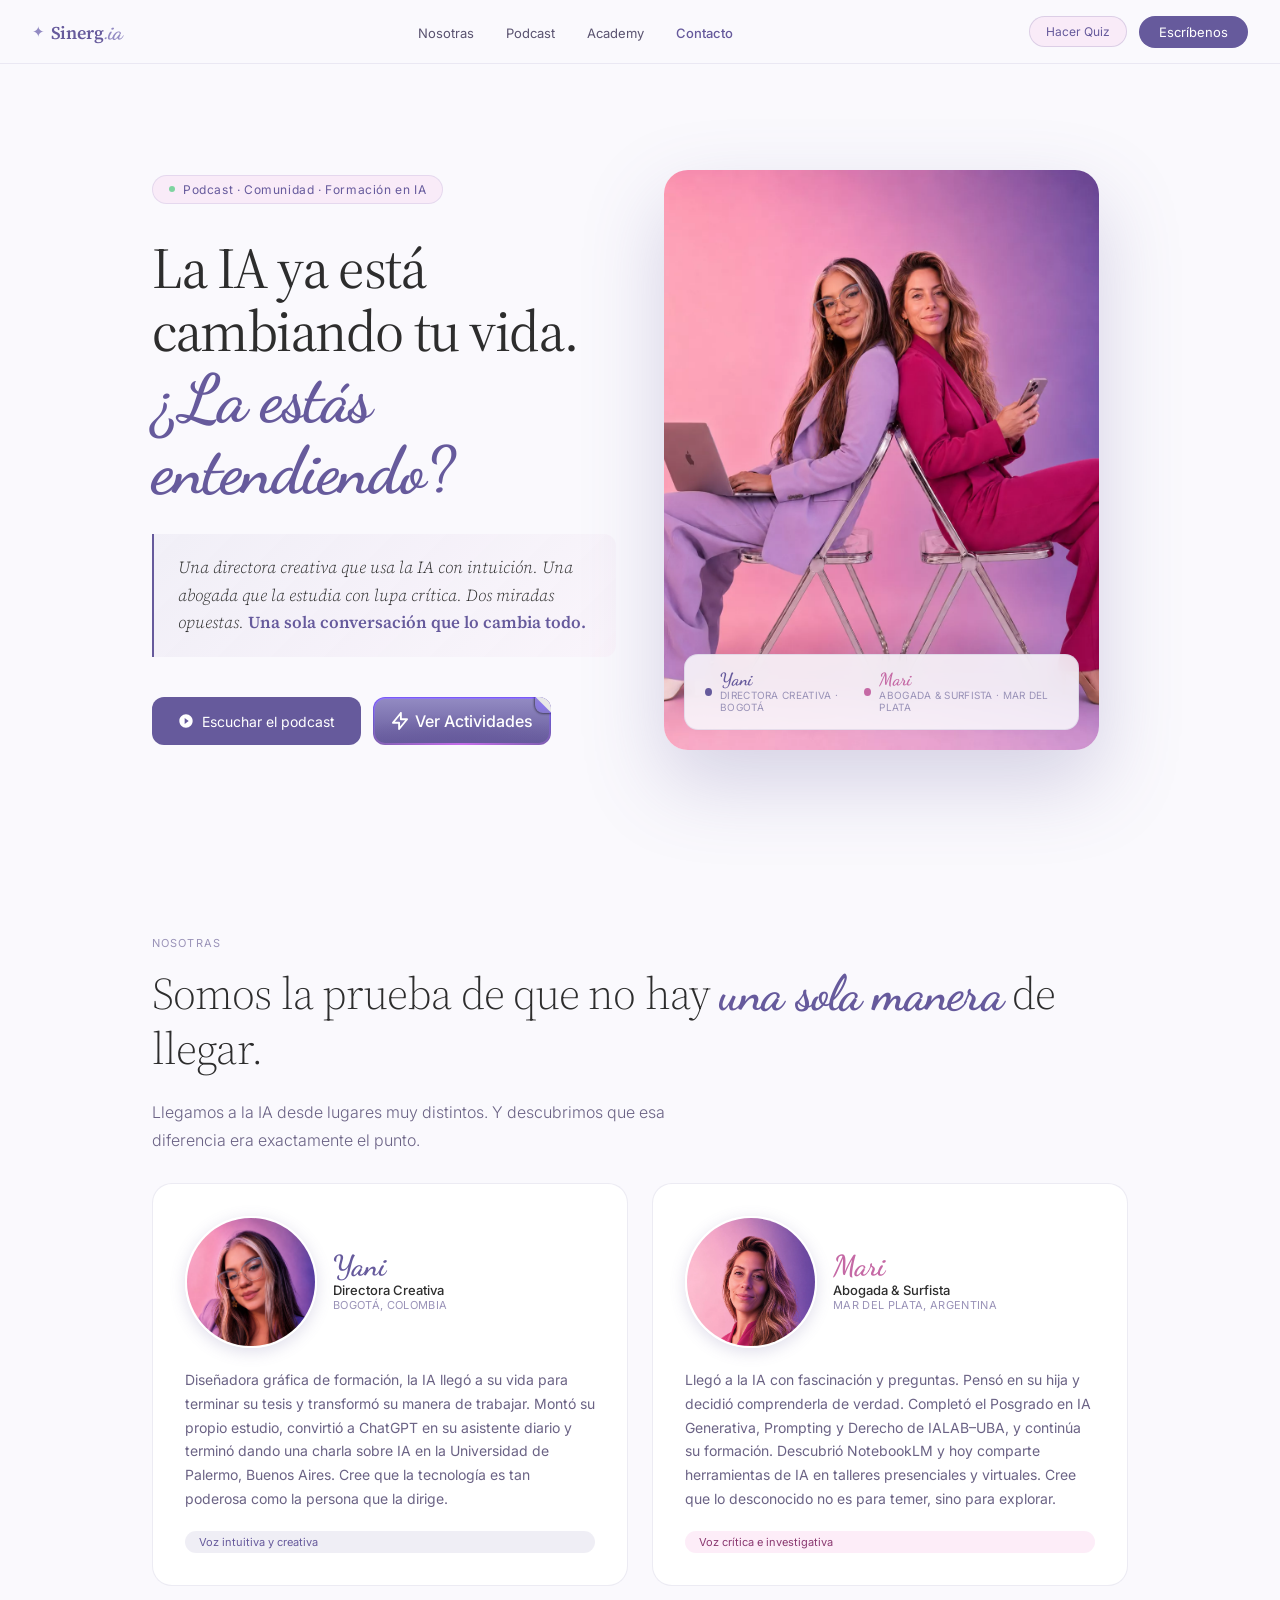
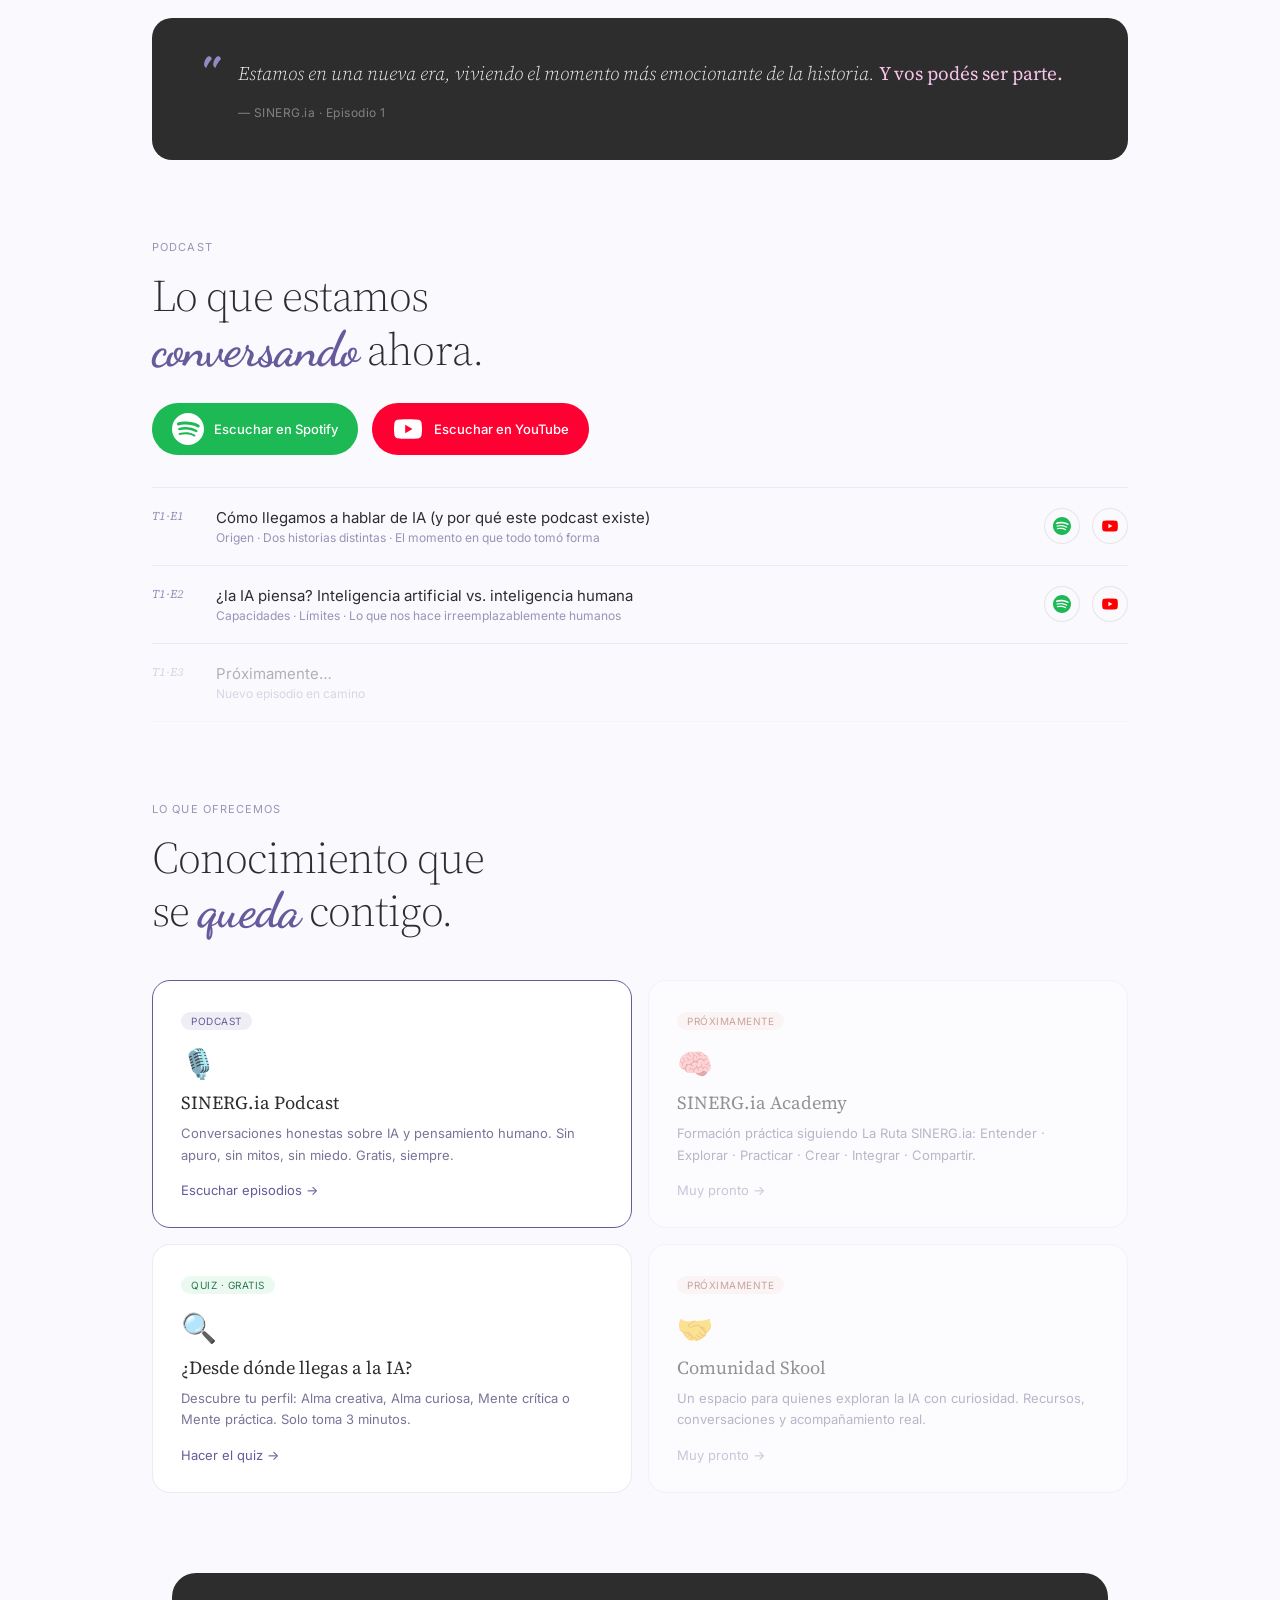
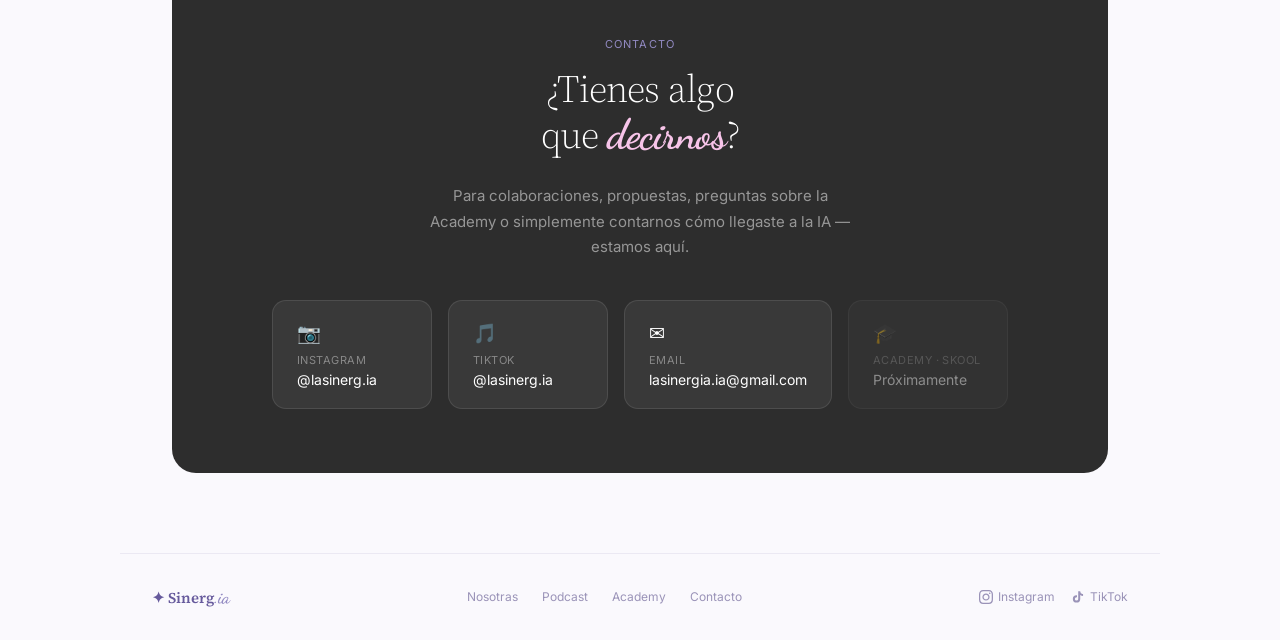
==== index.html @ dc354ed8 "Fix" ====
<!DOCTYPE html>
<html lang="es">

<head>
  <meta charset="UTF-8" />
  <meta name="viewport" content="width=device-width, initial-scale=1.0" />
  <title>SINERG.ia — Podcast sobre IA y pensamiento humano</title>
  <meta name="description"
    content="Una directora creativa y una abogada surfista exploran la inteligencia artificial desde dos miradas opuestas. Podcast, Academy y comunidad en español." />
  <link rel="apple-touch-icon" sizes="180x180" href="/assets/favicon/apple-touch-icon.png">
  <link rel="icon" type="image/png" sizes="32x32" href="/assets/favicon/favicon-32x32.png">
  <link rel="icon" type="image/png" sizes="16x16" href="/assets/favicon/favicon-16x16.png">
  <link rel="manifest" href="/assets/favicon/site.webmanifest">
  <link rel="preconnect" href="https://fonts.googleapis.com" />
  <link
    href="https://fonts.googleapis.com/css2?family=Dancing+Script:wght@400;600;700&family=Source+Serif+4:ital,wght@0,300;0,400;0,600;1,300;1,400;1,600&family=Inter:wght@300;400;500&display=swap"
    rel="stylesheet" />
  <link rel="stylesheet" href="/css/styles.css" />
  <link rel="stylesheet" href="/css/assets.css">
</head>

<body>

  <!-- NAV -->
  <nav class="nav">
    <a class="nav-logo" href="#">
      <span class="nav-stars">✦</span>
      <span class="nav-wordmark">Sinerg<em>.ia</em></span>
    </a>
    <ul class="nav-links">
      <li><a href="#nosotras">Nosotras</a></li>
      <li><a href="#podcast">Podcast</a></li>
      <li><a href="#academy">Academy</a></li>
      <li><a href="#contacto">Contacto</a></li>
    </ul>
    <div class="nav-right">
      <a href="/quiz" class="nav-quiz">Hacer Quiz</a>
      <a href="#contacto" class="nav-cta">Escríbenos</a>
    </div>
  </nav>

  <!-- HERO -->
  <section class="hero">
    <div class="hero-text">
      <div class="hero-eyebrow">
        <span class="dot-live"></span>
        Podcast · Comunidad · Formación en IA
      </div>
      <h1 class="hero-h1">
        La IA ya está<br>
        cambiando tu vida.<br>
        <span class="sc">¿La estás entendiendo?</span>
      </h1>
      <div class="hook-block">
        <p>Una directora creativa que usa la IA con intuición. Una abogada que la estudia con lupa crítica. Dos miradas
          opuestas. <strong>Una sola conversación que lo cambia todo.</strong></p>
      </div>
      <div class="hero-btns">
        <a href="#podcast" class="btn-primary" style="border-radius: 0.75rem;">
          <svg width="16" height="16" viewBox="0 0 24 24" fill="white">
            <path d="M12 2C6.48 2 2 6.48 2 12s4.48 10 10 10 10-4.48 10-10S17.52 2 12 2zm-2 14.5v-9l6 4.5-6 4.5z" />
          </svg>
          Escuchar el podcast
        </a>


        <a class="special-btn" style="text-decoration: none;" href="/actividades">
          <span class="fold"></span>

          <div class="points_wrapper">
            <i class="point"></i>
            <i class="point"></i>
            <i class="point"></i>
            <i class="point"></i>
            <i class="point"></i>
            <i class="point"></i>
            <i class="point"></i>
            <i class="point"></i>
            <i class="point"></i>
            <i class="point"></i>
          </div>

          <span class="inner"><svg class="icon" fill="none" stroke="currentColor" viewBox="0 0 24 24"
              xmlns="http://www.w3.org/2000/svg" stroke-linecap="round" stroke-linejoin="round" stroke-width="2.5">
              <polyline points="13.18 1.37 13.18 9.64 21.45 9.64 10.82 22.63 10.82 14.36 2.55 14.36 13.18 1.37">
              </polyline>
            </svg>Ver Actividades</span>
        </a>


        <!-- <a href="#academy" class="btn-secondary">SINERG.ia Academy</a> -->
      </div>
    </div>

    <div class="hero-photo-wrap">
      <img src="./assets/img/persona/hero.webp" alt="Yani y Mari - SINERG.ia">
      <div class="hero-photo-label">
        <div class="host-pill">
          <span class="host-pill-dot dot-y"></span>
          <div>
            <div class="host-pill-name hp-y">Yani</div>
            <div class="host-pill-role">Directora Creativa · Bogotá</div>
          </div>
        </div>
        <div class="host-pill">
          <span class="host-pill-dot dot-m"></span>
          <div>
            <div class="host-pill-name hp-m">Mari</div>
            <div class="host-pill-role">Abogada & Surfista · Mar del Plata</div>
          </div>
        </div>
      </div>
    </div>
  </section>

  <!-- NOSOTRAS -->
  <section class="sec" id="nosotras">
    <p class="eyebrow">Nosotras</p>
    <h2 class="sec-title">Somos la prueba de que no hay <span class="sc">una sola manera</span> de llegar.</h2>
    <p class="sec-lead">Llegamos a la IA desde lugares muy distintos. Y descubrimos que esa diferencia era exactamente
      el punto.</p>
    <div class="about-grid">
      <div class="acard">
        <div class="acard-top">
          <div class="acard-photo">
            <img src="./assets/img/persona/yani.webp" alt="Yani">
          </div>
          <div>
            <div class="acard-name y">Yani</div>
            <div class="acard-role">Directora Creativa</div>
            <div class="acard-from">Bogotá, Colombia</div>
          </div>
        </div>
        <p class="acard-bio">Diseñadora gráfica de formación, la IA llegó a su vida para terminar su tesis y transformó
          su manera de trabajar. Montó su propio estudio, convirtió a ChatGPT en su asistente diario y terminó dando una
          charla sobre IA en la Universidad de Palermo, Buenos Aires. Cree que la tecnología es tan poderosa como la
          persona que la dirige.</p>
        <span class="acard-badge by">Voz intuitiva y creativa</span>
      </div>
      <div class="acard">
        <div class="acard-top">
          <div class="acard-photo">
            <img src="./assets/img/persona/mari.webp" alt="Mari">
          </div>
          <div>
            <div class="acard-name m">Mari</div>
            <div class="acard-role">Abogada & Surfista</div>
            <div class="acard-from">Mar del Plata, Argentina</div>
          </div>
        </div>
        <p class="acard-bio">Llegó a la IA con fascinación y preguntas. Pensó en su hija y decidió comprenderla de
          verdad. Completó el Posgrado en IA Generativa, Prompting y Derecho de IALAB–UBA, y continúa su formación.
          Descubrió NotebookLM y hoy comparte herramientas de IA en talleres presenciales y virtuales.
          Cree que lo desconocido no es para temer, sino para explorar.</p>
        <span class="acard-badge bm">Voz crítica e investigativa</span>
      </div>
    </div>

    <div class="insight">
      <div class="iq">"</div>
      <div>
        <p class="it">Estamos en una nueva era, viviendo el momento más emocionante de la historia. <strong>Y vos podés
            ser parte.</strong></p>
        <div class="ia">— SINERG.ia · Episodio 1</div>
      </div>
    </div>
  </section>

  <!-- PODCAST -->
  <section class="sec" id="podcast" style="padding-top:0;">
    <p class="eyebrow">Podcast</p>
    <h2 class="sec-title">Lo que estamos<br><span class="sc">conversando</span> ahora.</h2>

    <a href="https://open.spotify.com/show/07WKMEeHbRPxa81B7Hfmaz" target="_blank" rel="noopener" class="spotify-badge">
      <svg class="spotify-icon" viewBox="0 0 24 24">
        <path
          d="M12 0C5.4 0 0 5.4 0 12s5.4 12 12 12 12-5.4 12-12S18.66 0 12 0zm5.521 17.34c-.24.359-.66.48-1.021.24-2.82-1.74-6.36-2.101-10.561-1.141-.418.122-.779-.179-.899-.539-.12-.421.18-.78.54-.9 4.56-1.021 8.52-.6 11.64 1.32.42.18.479.659.301 1.02zm1.44-3.3c-.301.42-.841.6-1.262.3-3.239-1.98-8.159-2.58-11.939-1.38-.479.12-1.02-.12-1.14-.6-.12-.48.12-1.021.6-1.141C9.6 9.9 15 10.561 18.72 12.84c.361.181.54.78.241 1.2zm.12-3.36C15.24 8.4 8.82 8.16 5.16 9.301c-.6.179-1.2-.181-1.38-.721-.18-.601.18-1.2.72-1.381 4.26-1.26 11.28-1.02 15.721 1.621.539.3.719 1.02.419 1.56-.299.421-1.02.599-1.559.3z" />
      </svg>
      Escuchar en Spotify
    </a>

    <a href="https://www.youtube.com/@La-SinergIa/videos" target="_blank" rel="noopener" class="youtube-badge">
      <svg class="youtube-icon" viewBox="0 0 32 32">
        <path d="M29.41,9.26a3.5,3.5,0,0,0-2.47-2.47C24.76,6.2,16,6.2,16,6.2s-8.76,0-10.94.59A3.5,3.5,0,0,0,2.59,9.26,36.13,36.13,0,0,0,2,16a36.13,36.13,0,0,0,.59,6.74,3.5,3.5,0,0,0,2.47,2.47C7.24,25.8,16,25.8,16,25.8s8.76,0,10.94-.59a3.5,3.5,0,0,0,2.47-2.47A36.13,36.13,0,0,0,30,16,36.13,36.13,0,0,0,29.41,9.26ZM13.2,20.2V11.8L20.47,16Z"/>
      </svg>
      Escuchar en YouTube
    </a>

    <div class="ep-list">
  
  <div class="ep-row">
    <span class="ep-num">T1·E1</span>
    <div class="ep-info">
      <div class="ep-text">
        <div class="ep-t">Cómo llegamos a hablar de IA (y por qué este podcast existe)</div>
        <div class="ep-m">Origen · Dos historias distintas · El momento en que todo tomó forma</div>
      </div>
      
      <div class="ep-actions">
        <a href="https://open.spotify.com/episode/08Hg5cR4Zek5SxN3eGIysj?si=SkzqdaQOQ-aRsgpDWsfE1w" target="_blank" rel="noopener" class="icon-link spotify-link" aria-label="Escuchar en Spotify">
          <svg viewBox="0 0 24 24"><path d="M12 0C5.4 0 0 5.4 0 12s5.4 12 12 12 12-5.4 12-12S18.66 0 12 0zm5.521 17.34c-.24.359-.66.48-1.021.24-2.82-1.74-6.36-2.101-10.561-1.141-.418.122-.779-.179-.899-.539-.12-.421.18-.78.54-.9 4.56-1.021 8.52-.6 11.64 1.32.42.18.479.659.301 1.02zm1.44-3.3c-.301.42-.841.6-1.262.3-3.239-1.98-8.159-2.58-11.939-1.38-.479.12-1.02-.12-1.14-.6-.12-.48.12-1.021.6-1.141C9.6 9.9 15 10.561 18.72 12.84c.361.181.54.78.241 1.2zm.12-3.36C15.24 8.4 8.82 8.16 5.16 9.301c-.6.179-1.2-.181-1.38-.721-.18-.601.18-1.2.72-1.381 4.26-1.26 11.28-1.02 15.721 1.621.539.3.719 1.02.419 1.56-.299.421-1.02.599-1.559.3z" /></svg>
        </a>
        <a href="https://www.youtube.com/watch?v=9T9XXw-fKSA" target="_blank" rel="noopener" class="icon-link youtube-link" aria-label="Escuchar en YouTube">
          <svg viewBox="0 0 32 32"><path d="M29.41,9.26a3.5,3.5,0,0,0-2.47-2.47C24.76,6.2,16,6.2,16,6.2s-8.76,0-10.94.59A3.5,3.5,0,0,0,2.59,9.26,36.13,36.13,0,0,0,2,16a36.13,36.13,0,0,0,.59,6.74,3.5,3.5,0,0,0,2.47,2.47C7.24,25.8,16,25.8,16,25.8s8.76,0,10.94-.59a3.5,3.5,0,0,0,2.47-2.47A36.13,36.13,0,0,0,30,16,36.13,36.13,0,0,0,29.41,9.26ZM13.2,20.2V11.8L20.47,16Z"/></svg>
        </a>
      </div>
    </div>
  </div>
  
  <div class="ep-row">
    <span class="ep-num">T1·E2</span>
    <div class="ep-info">
      <div class="ep-text">
        <div class="ep-t">¿la IA piensa? Inteligencia artificial vs. inteligencia humana</div>
        <div class="ep-m">Capacidades · Límites · Lo que nos hace irreemplazablemente humanos</div>
      </div>
      
      <div class="ep-actions">
        <a href="https://open.spotify.com/episode/38Uk12dXip8n79DcUmM8Nn?si=Y67qgUufR56BEmg6MNPtkA" target="_blank" rel="noopener" class="icon-link spotify-link" aria-label="Escuchar en Spotify">
          <svg viewBox="0 0 24 24"><path d="M12 0C5.4 0 0 5.4 0 12s5.4 12 12 12 12-5.4 12-12S18.66 0 12 0zm5.521 17.34c-.24.359-.66.48-1.021.24-2.82-1.74-6.36-2.101-10.561-1.141-.418.122-.779-.179-.899-.539-.12-.421.18-.78.54-.9 4.56-1.021 8.52-.6 11.64 1.32.42.18.479.659.301 1.02zm1.44-3.3c-.301.42-.841.6-1.262.3-3.239-1.98-8.159-2.58-11.939-1.38-.479.12-1.02-.12-1.14-.6-.12-.48.12-1.021.6-1.141C9.6 9.9 15 10.561 18.72 12.84c.361.181.54.78.241 1.2zm.12-3.36C15.24 8.4 8.82 8.16 5.16 9.301c-.6.179-1.2-.181-1.38-.721-.18-.601.18-1.2.72-1.381 4.26-1.26 11.28-1.02 15.721 1.621.539.3.719 1.02.419 1.56-.299.421-1.02.599-1.559.3z" /></svg>
        </a>
        <a href="https://www.youtube.com/watch?v=Sm11JhgMOEM" target="_blank" rel="noopener" class="icon-link youtube-link" aria-label="Escuchar en YouTube">
          <svg viewBox="0 0 32 32"><path d="M29.41,9.26a3.5,3.5,0,0,0-2.47-2.47C24.76,6.2,16,6.2,16,6.2s-8.76,0-10.94.59A3.5,3.5,0,0,0,2.59,9.26,36.13,36.13,0,0,0,2,16a36.13,36.13,0,0,0,.59,6.74,3.5,3.5,0,0,0,2.47,2.47C7.24,25.8,16,25.8,16,25.8s8.76,0,10.94-.59a3.5,3.5,0,0,0,2.47-2.47A36.13,36.13,0,0,0,30,16,36.13,36.13,0,0,0,29.41,9.26ZM13.2,20.2V11.8L20.47,16Z"/></svg>
        </a>
      </div>
    </div>
  </div>
  
  <div class="ep-row dimmed">
    <span class="ep-num">T1·E3</span>
    <div class="ep-info">
      <div class="ep-text">
        <div class="ep-t">Próximamente…</div>
        <div class="ep-m">Nuevo episodio en camino</div>
      </div>
    </div>
  </div>

</div>
  </section>

  <!-- OFERTA -->
  <section class="sec" id="academy" style="padding-top:0;">
    <p class="eyebrow">Lo que ofrecemos</p>
    <h2 class="sec-title">Conocimiento que<br>se <span class="sc">queda</span> contigo.</h2>

    <div class="offer-grid">
      <a href="#podcast" class="ocard featured clickable">
        <span class="obadge ob1">Podcast</span>
        <div style="font-size:1.8rem;margin-bottom:.6rem;">🎙️</div>
        <div class="ot">SINERG.ia Podcast</div>
        <p class="od">Conversaciones honestas sobre IA y pensamiento humano. Sin apuro, sin mitos, sin miedo. Gratis,
          siempre.</p>
        <div class="ol">Escuchar episodios →</div>
      </a>
      <div class="ocard disabled">
        <span class="obadge ob4">Próximamente</span>
        <div style="font-size:1.8rem;margin-bottom:.6rem;">🧠</div>
        <div class="ot">SINERG.ia Academy</div>
        <p class="od">Formación práctica siguiendo La Ruta SINERG.ia: Entender · Explorar · Practicar · Crear · Integrar
          · Compartir.</p>
        <div class="ol">Muy pronto →</div>
      </div>
      <a href="/quiz" class="ocard clickable" id="quiz">
        <span class="obadge ob3">Quiz · Gratis</span>
        <div style="font-size:1.8rem;margin-bottom:.6rem;">🔍</div>
        <div class="ot">¿Desde dónde llegas a la IA?</div>
        <p class="od">Descubre tu perfil: Alma creativa, Alma curiosa, Mente crítica o Mente práctica. Solo toma 3
          minutos.</p>
        <div class="ol">Hacer el quiz →</div>
      </a>
      <div class="ocard disabled">
        <span class="obadge ob4">Próximamente</span>
        <div style="font-size:1.8rem;margin-bottom:.6rem;">🤝</div>
        <div class="ot">Comunidad Skool</div>
        <p class="od">Un espacio para quienes exploran la IA con curiosidad. Recursos, conversaciones y acompañamiento
          real.</p>
        <div class="ol">Muy pronto →</div>
      </div>
    </div>
  </section>

  <!-- CONTACTO -->
  <div id="contacto" class="contact-wrap">
    <div class="contact-inner">
      <p class="eyebrow">Contacto</p>
      <h2 class="sec-title">¿Tienes algo<br>que <span class="sc">decirnos</span>?</h2>
      <p class="c-sub">Para colaboraciones, propuestas, preguntas sobre la Academy o simplemente contarnos cómo llegaste
        a la IA — estamos aquí.</p>
      <div class="cgrid">
        <a href="https://www.instagram.com/lasinerg.ia/" target="_blank" rel="noopener" class="citem">
          <div class="citem-icon">📷</div>
          <div class="citem-lbl">Instagram</div>
          <div class="citem-val">@lasinerg.ia</div>
        </a>
        <a href="https://www.tiktok.com/@lasinerg.ia" target="_blank" rel="noopener" class="citem">
          <div class="citem-icon">🎵</div>
          <div class="citem-lbl">TikTok</div>
          <div class="citem-val">@lasinerg.ia</div>
        </a>
        <a href="mailto:lasinergia.ia@gmail.com" class="citem">
          <div class="citem-icon">✉️</div>
          <div class="citem-lbl">Email</div>
          <div class="citem-val">lasinergia.ia@gmail.com</div>
        </a>
        <div class="citem disabled">
          <div class="citem-icon">🎓</div>
          <div class="citem-lbl">Academy · Skool</div>
          <div class="citem-val">Próximamente</div>
        </div>
      </div>
    </div>
  </div>

  <!-- FOOTER -->
  <footer class="footer">
    <div class="f-logo">✦ Sinerg<em>.ia</em></div>
    <div class="f-links">
      <a href="#nosotras">Nosotras</a>
      <a href="#podcast">Podcast</a>
      <a href="#academy">Academy</a>
      <a href="#contacto">Contacto</a>
    </div>
    <div class="f-social">
      <a href="https://www.instagram.com/lasinerg.ia/" target="_blank" rel="noopener">
        <svg width="14" height="14" viewBox="0 0 24 24" fill="currentColor">
          <path
            d="M12 2.163c3.204 0 3.584.012 4.85.07 3.252.148 4.771 1.691 4.919 4.919.058 1.265.069 1.645.069 4.849 0 3.205-.012 3.584-.069 4.849-.149 3.225-1.664 4.771-4.919 4.919-1.266.058-1.644.07-4.85.07-3.204 0-3.584-.012-4.849-.07-3.26-.149-4.771-1.699-4.919-4.92-.058-1.265-.07-1.644-.07-4.849 0-3.204.013-3.583.07-4.849.149-3.227 1.664-4.771 4.919-4.919 1.266-.057 1.645-.069 4.849-.069zm0-2.163c-3.259 0-3.667.014-4.947.072-4.358.2-6.78 2.618-6.98 6.98-.059 1.281-.073 1.689-.073 4.948 0 3.259.014 3.668.072 4.948.2 4.358 2.618 6.78 6.98 6.98 1.281.058 1.689.072 4.948.072 3.259 0 3.668-.014 4.948-.072 4.354-.2 6.782-2.618 6.979-6.98.059-1.28.073-1.689.073-4.948 0-3.259-.014-3.667-.072-4.947-.196-4.354-2.617-6.78-6.979-6.98-1.281-.059-1.69-.073-4.949-.073zm0 5.838c-3.403 0-6.162 2.759-6.162 6.162s2.759 6.163 6.162 6.163 6.162-2.759 6.162-6.163c0-3.403-2.759-6.162-6.162-6.162zm0 10.162c-2.209 0-4-1.79-4-4 0-2.209 1.791-4 4-4s4 1.791 4 4c0 2.21-1.791 4-4 4zm6.406-11.845c-.796 0-1.441.645-1.441 1.44s.645 1.44 1.441 1.44c.795 0 1.439-.645 1.439-1.44s-.644-1.44-1.439-1.44z" />
        </svg>
        Instagram
      </a>
      <a href="https://www.tiktok.com/@lasinerg.ia" target="_blank" rel="noopener">
        <svg width="14" height="14" viewBox="0 0 24 24" fill="currentColor">
          <path
            d="M19.59 6.69a4.83 4.83 0 01-3.77-4.25V2h-3.45v13.67a2.89 2.89 0 01-2.88 2.5 2.89 2.89 0 01-2.89-2.89 2.89 2.89 0 012.89-2.89c.28 0 .54.04.79.1V9.01a6.33 6.33 0 00-.79-.05 6.34 6.34 0 00-6.34 6.34 6.34 6.34 0 006.34 6.34 6.34 6.34 0 006.33-6.34V8.69a8.18 8.18 0 004.84 1.56V6.81a4.85 4.85 0 01-1.07-.12z" />
        </svg>
        TikTok
      </a>
    </div>
  </footer>
  <div id="commit-modal" class="modal-overlay" style="display: none;">
    <div class="modal-content">
      <span class="close-modal" id="close-modal">&times;</span>
      <h3>🛠️ Panel de Producción</h3>
      <div class="modal-divider"></div>
      <div id="modal-commit-info">Cargando datos del sistema...</div>
    </div>
  </div>
  <script src="/js/home.js"></script>
  <script src="/js/viewCommit.js"></script>
</body>

</html>
---- css/styles.css ----
/* ============================================
   SINERG.ia — styles.css
   Paleta: #665a9c · #928ac2 · #f7c4e9 · #fbdad2 · #2d2d2d
   Fuentes: Dancing Script · Source Serif 4 · Inter
   ============================================ */

*, *::before, *::after { box-sizing: border-box; margin: 0; padding: 0; }

:root {
  --p:  #665a9c;
  --pm: #928ac2;
  --pk: #f7c4e9;
  --bl: #fbdad2;
  --dk: #2d2d2d;
  --mu: #9a93b8;
  --bg: #faf9fd;
  --wh: #ffffff;
  --sc: 'Dancing Script', cursive;
  --se: 'Source Serif 4', Georgia, serif;
  --sa: 'Inter', system-ui, sans-serif;
}

html { scroll-behavior: smooth; }
body {
  font-family: var(--sa);
  background: var(--bg);
  color: var(--dk);
  -webkit-font-smoothing: antialiased;
  -webkit-user-select: none;
  -ms-user-select: none;    
  user-select: none; 
}

/* NAV */
.nav {
  position: sticky; top: 0; z-index: 100;
  background: rgba(250,249,253,0.94); backdrop-filter: blur(16px);
  border-bottom: 0.5px solid rgba(102,90,156,.1);
  padding: 0 2rem;
  display: flex; align-items: center; justify-content: space-between;
  height: 64px;
}
.nav-logo { display: flex; align-items: center; gap: 8px; text-decoration: none; }
.nav-stars { font-size: 15px; color: var(--pm); letter-spacing: -2px; }
.nav-wordmark { font-family: var(--se); font-weight: 600; font-size: 18px; color: var(--p); letter-spacing: -0.01em; }
.nav-wordmark em { font-family: var(--sc); font-weight: 700; font-style: normal; font-size: 22px; color: var(--pm); }
.nav-links { display: flex; gap: 2rem; list-style: none; }
.nav-links a { text-decoration: none; font-size: 13px; color: #5a5370; transition: color .2s; }
.nav-links a:hover { color: var(--p); }
.nav-right { display: flex; align-items: center; gap: 12px; }
.nav-quiz {
  background: rgba(247,196,233,.25); color: var(--p);
  padding: 7px 16px; border-radius: 100px; font-size: 12px; text-decoration: none;
  border: 1px solid rgba(102,90,156,.2); transition: background .2s; white-space: nowrap;
}
.nav-quiz:hover { background: rgba(247,196,233,.5); }
.nav-cta {
  background: var(--p); color: white;
  padding: 8px 20px; border-radius: 100px; font-size: 13px; text-decoration: none;
  transition: opacity .2s;
}
.nav-cta:hover { opacity: .85; }

/* HERO */
.hero {
  max-width: 1040px; margin: 0 auto;
  padding: 0rem 2rem 0rem;
  display: grid; grid-template-columns: 1fr 1fr;
  gap: 3rem; align-items: center; min-height: 88vh;
}
.hero-eyebrow {
  display: inline-flex; align-items: center; gap: 8px;
  background: rgba(247,196,233,.25); color: var(--p);
  padding: 6px 16px; border-radius: 100px; font-size: 12px; letter-spacing: .05em;
  margin-bottom: 2rem; border: .5px solid rgba(146,138,194,.2);
}
.dot-live { width: 6px; height: 6px; border-radius: 50%; background: #7ed4a0; display: inline-block; }
.hero-h1 {
  font-family: var(--se); font-size: clamp(2.6rem, 4.5vw, 3.8rem);
  font-weight: 400; line-height: 1.1; letter-spacing: -.025em;
  color: var(--dk); margin-bottom: 1.6rem;
}
.hero-h1 .sc { font-family: var(--sc); font-weight: 700; font-style: normal; color: var(--p); font-size: 1.15em; }
.hook-block {
  background: linear-gradient(135deg, rgba(102,90,156,.06), rgba(247,196,233,.1));
  border-left: 2.5px solid var(--p); border-radius: 0 12px 12px 0;
  padding: 1.25rem 1.5rem; margin-bottom: 2.5rem;
}
.hook-block p { font-family: var(--se); font-size: 1.05rem; font-style: italic; color: var(--dk); line-height: 1.65; font-weight: 300; }
.hook-block strong { font-style: normal; font-weight: 600; color: var(--p); }
.hero-btns { display: flex; gap: 12px; flex-wrap: wrap; }
.btn-primary {
  background: var(--p); color: white; padding: 13px 26px;
  border-radius: 100px; text-decoration: none; font-size: 14px;
  transition: opacity .2s; display: inline-flex; align-items: center; gap: 8px;
}
.btn-primary:hover { opacity: .85; }
.btn-secondary {
  background: transparent; color: var(--p); padding: 12px 24px;
  border-radius: 100px; text-decoration: none; font-size: 14px;
  border: 1px solid rgba(102,90,156,.3); transition: border-color .2s;
}
.btn-secondary:hover { border-color: var(--p); }

/* HERO FOTO */
.hero-photo-wrap {
  position: relative; border-radius: 24px; overflow: hidden;
  box-shadow: 0 32px 80px rgba(102,90,156,.25);
  aspect-ratio: 3/4; max-height: 580px;
}
.hero-photo-wrap img { width: 100%; height: 100%; object-fit: cover; object-position: center top; display: block; }
.hero-photo-label {
  position: absolute; bottom: 1.25rem; left: 1.25rem; right: 1.25rem;
  background: rgba(250,249,253,.88); backdrop-filter: blur(12px);
  border-radius: 14px; padding: 1rem 1.25rem;
  display: flex; justify-content: space-between; align-items: center;
  border: .5px solid rgba(102,90,156,.12);
}
.host-pill { display: flex; align-items: center; gap: 8px; }
.host-pill-dot { width: 8px; height: 8px; border-radius: 50%; }
.dot-y { background: var(--p); }
.dot-m { background: #c569a5; }
.host-pill-name { font-family: var(--sc); font-size: 1.1rem; font-weight: 700; line-height: 1; }
.hp-y { color: var(--p); }
.hp-m { color: #c569a5; }
.host-pill-role { font-size: 10px; color: var(--mu); letter-spacing: .03em; text-transform: uppercase; }

/* SECTIONS */
.sec { max-width: 1040px; margin: 0 auto; padding: 5rem 2rem; }
.eyebrow { font-size: 11px; letter-spacing: .1em; color: var(--mu); text-transform: uppercase; margin-bottom: 1rem; }
.sec-title {
  font-family: var(--se); font-size: clamp(2rem,3.5vw,2.8rem);
  font-weight: 300; line-height: 1.15; letter-spacing: -.02em;
  color: var(--dk); margin-bottom: 1.5rem;
}
.sec-title .sc { font-family: var(--sc); font-weight: 700; font-style: normal; color: var(--p); font-size: 1.1em; display: inline; }
.sec-lead { font-size: 16px; color: #6b6385; line-height: 1.75; max-width: 580px; font-weight: 300; }

/* NOSOTRAS */
.tension-bar {
  display: flex; align-items: center; gap: 1.5rem;
  background: var(--wh); border-radius: 16px;
  border: .5px solid rgba(102,90,156,.12); padding: 1.75rem 2rem;
  margin: 2.5rem 0;
}
.tb-side { flex: 1; }
.tb-label { font-size: 10px; letter-spacing: .08em; text-transform: uppercase; color: var(--mu); margin-bottom: 6px; }
.tb-name { font-family: var(--sc); font-size: 2rem; font-weight: 700; line-height: 1; }
.tb-name.y { color: var(--p); }
.tb-name.m { color: #c569a5; }
.tb-desc { font-size: 13px; color: #6b6385; line-height: 1.6; margin-top: 6px; }
.tb-div { display: flex; flex-direction: column; align-items: center; gap: 6px; }
.tb-line { width: .5px; height: 40px; background: rgba(102,90,156,.2); }
.tb-x { font-size: 12px; letter-spacing: .1em; color: var(--pm); }

.about-grid { display: grid; grid-template-columns: 1fr 1fr; gap: 1.5rem; margin-top: 1.8rem; }
.acard { background: var(--wh); border-radius: 20px; border: .5px solid rgba(102,90,156,.12); padding: 2rem; display: flex; flex-direction: column; }
.acard-top { display: flex; align-items: center; gap: 1rem; margin-bottom: 1.25rem; }
.acard-photo { width: 132px; height: 132px; border-radius: 50%; overflow: hidden; flex-shrink: 0; border: 2.5px solid var(--wh); box-shadow: 0 4px 16px rgba(102,90,156,.2); }
.acard-photo img { width: 100%; height: 100%; object-fit: cover; object-position: top; }
.acard-name { font-family: var(--sc); font-size: 1.8rem; font-weight: 700; line-height: 1; }
.acard-name.y { color: var(--p); }
.acard-name.m { color: #c569a5; }
.acard-role { font-size: 13px; font-weight: 500; color: var(--dk); margin-top: 2px; }
.acard-from { font-size: 11px; color: var(--mu); letter-spacing: .03em; text-transform: uppercase; }
.acard-bio { font-size: 14px; color: #6b6385; line-height: 1.7; flex: 1; }
.acard-badge { display: inline-block; margin-top: 1.25rem; font-size: 11px; padding: 4px 14px; border-radius: 100px; }
.by { background: rgba(102,90,156,.1); color: var(--p); }
.bm { background: rgba(247,196,233,.3); color: #8a3870; }

.insight { background: var(--dk); border-radius: 20px; padding: 2.5rem; display: flex; gap: 1.5rem; margin-top: 2rem; }
.iq { font-family: var(--sc); font-size: 5rem; font-weight: 700; color: var(--pm); line-height: .75; flex-shrink: 0; }
.it { font-family: var(--se); font-size: 1.2rem; font-style: italic; color: rgba(255,255,255,.9); line-height: 1.65; font-weight: 300; }
.it strong { font-style: normal; color: var(--pk); font-weight: 400; }
.ia { font-size: 12px; color: rgba(255,255,255,.4); margin-top: 1rem; letter-spacing: .04em; }

/* PODCAST */
.spotify-badge {
  display: inline-flex; align-items: center; gap: 10px;
  background: #1DB954; color: white; padding: 10px 20px; border-radius: 100px;
  text-decoration: none; font-size: 13px; font-weight: 500; margin-bottom: 2rem;
  transition: opacity .2s;
  margin-right: 10px;
}

.spotify-icon { width: 32px; height: 32px; fill: white; }
.spotify-badge:hover { opacity: .88; }

.youtube-badge {
  display: inline-flex; align-items: center; gap: 10px;
  background: #FF0033; color: white; padding: 10px 20px; border-radius: 100px;
  text-decoration: none; font-size: 13px; font-weight: 500; margin-bottom: 2rem;
  transition: opacity .2s;
}

.youtube-icon { width: 32px; height: 32px; fill: white; }
.youtube-badge:hover { opacity: .88; }

.ep-list { border-top: .5px solid rgba(102,90,156,.1); }
.ep-row {
  display: flex; align-items: center; gap: 1.5rem;
  padding: 1.25rem 0; border-bottom: .5px solid rgba(102,90,156,.1);
  text-decoration: none; color: inherit; transition: padding-left .2s;
}
.ep-row.clickable:hover { padding-left: 8px; }
.ep-num { font-family: var(--se); font-size: 12px; color: var(--mu); width: 3rem; flex-shrink: 0; font-style: italic; }
.ep-info { flex: 1; }
.ep-t { font-size: 15px; font-weight: 400; color: var(--dk); margin-bottom: 3px; }
.ep-m { font-size: 12px; color: var(--mu); }
.ep-arr { color: var(--pm); font-size: 20px; }
.ep-row.dimmed { opacity: .35; cursor: default; pointer-events: none; }

/* OFERTA */
.offer-grid { display: grid; grid-template-columns: 1fr 1fr; gap: 1rem; margin-top: 2.5rem; }
.ocard {
  background: var(--wh); border-radius: 18px;
  border: .5px solid rgba(102,90,156,.12); padding: 1.75rem;
  text-decoration: none; color: inherit; display: block;
  transition: transform .2s, border-color .2s;
}
.ocard.clickable:hover { transform: translateY(-3px); border-color: rgba(102,90,156,.4); }
.ocard.featured { border: 1.5px solid var(--p); }
.ocard.disabled { opacity: .5; pointer-events: none; cursor: default; }
.obadge { display: inline-block; font-size: 10px; padding: 3px 10px; border-radius: 100px; letter-spacing: .05em; margin-bottom: 1rem; text-transform: uppercase; }
.ob1 { background: rgba(102,90,156,.1); color: var(--p); }
.ob2 { background: rgba(247,196,233,.25); color: #8a3870; }
.ob3 { background: rgba(126,212,160,.15); color: #2a7a50; }
.ob4 { background: rgba(251,218,210,.4); color: #9a5040; }
.ot { font-family: var(--se); font-size: 1.15rem; font-weight: 400; margin-bottom: .5rem; color: var(--dk); }
.od { font-size: 13px; color: #7a7399; line-height: 1.65; }
.ol { font-size: 13px; color: var(--p); margin-top: 1rem; display: inline-block; }
.ocard.disabled .ol { color: var(--mu); }
.ocard-icon { font-size: 1.8rem; margin-bottom: .6rem; }

/* CONTACTO */
.contact-wrap { max-width: 1000px; margin: 0 auto 5rem; padding: 0 2rem; }
.contact-inner { background: var(--dk); border-radius: 24px; padding: 4rem 3rem; text-align: center; }
.contact-inner .eyebrow { color: var(--pm); }
.contact-inner .sec-title { color: white; font-size: clamp(1.8rem,3vw,2.4rem); }
.contact-inner .sc { color: var(--pk); }
.c-sub { color: rgba(255,255,255,.5); font-size: 15px; line-height: 1.7; max-width: 440px; margin: 0 auto 2.5rem; }
.cgrid { display: flex; gap: 1rem; justify-content: center; flex-wrap: wrap; }
.citem {
  background: rgba(255,255,255,.06); border: .5px solid rgba(255,255,255,.1);
  border-radius: 14px; padding: 1.25rem 1.5rem; text-align: left;
  text-decoration: none; color: white; min-width: 160px; transition: background .2s;
  display: flex; flex-direction: column; gap: 4px;
}
.citem:hover { background: rgba(255,255,255,.1); }
.citem.disabled { opacity: .45; pointer-events: none; }
.citem-icon { font-size: 1.2rem; margin-bottom: 4px; }
.citem-lbl { font-size: 11px; color: rgba(255,255,255,.4); letter-spacing: .04em; text-transform: uppercase; }
.citem-val { font-size: 14px; }

/* FOOTER */
.footer {
  border-top: .5px solid rgba(102,90,156,.1); padding: 2rem;
  display: flex; align-items: center; justify-content: space-between;
  max-width: 1040px; margin: 0 auto; font-size: 12px; color: var(--mu);
}
.f-logo { font-family: var(--se); font-size: 15px; color: var(--p); font-weight: 600; }
.f-logo em { font-family: var(--sc); font-style: normal; font-size: 18px; color: var(--pm); }
.f-links { display: flex; gap: 1.5rem; }
.f-links a { color: var(--mu); text-decoration: none; transition: color .2s; }
.f-links a:hover { color: var(--p); }
.f-social { display: flex; gap: 1rem; align-items: center; }
.f-social a { color: var(--mu); text-decoration: none; font-size: 12px; display: flex; align-items: center; gap: 5px; transition: color .2s; }
.f-social a:hover { color: var(--p); }

/* RESPONSIVE */
@media (max-width: 768px) {
  .hero { grid-template-columns: 1fr; min-height: auto; padding-top: 2.5rem; }
  .about-grid, .offer-grid { grid-template-columns: 1fr; }
  .tension-bar { flex-direction: column; text-align: center; }
  .tb-div { flex-direction: row; }
  .tb-line { width: 40px; height: .5px; }
  .nav-links { display: none; }
  .nav-quiz { font-size: 11px; padding: 6px 12px; }
  .contact-inner { padding: 2.5rem 1.5rem; }
  .footer { flex-direction: column; gap: 1.25rem; text-align: center; }
  .f-links, .f-social { justify-content: center; }
  .insight { flex-direction: column; gap: 1rem; }
  .hero-photo-label { flex-direction: column; gap: .75rem; align-items: flex-start; }
}

/* --- ANIMACION GOTO ID --- */
@keyframes ping-morado {
  0% {
    background-color: rgba(147, 51, 234, 0.25); /* Color morado translúcido */
    box-shadow: inset 0 0 20px rgba(147, 51, 234, 0.4), 0 0 30px rgba(147, 51, 234, 0.2);
  }
  40% {
    background-color: rgba(147, 51, 234, 0.15);
  }
  100% {
    background-color: transparent;
    box-shadow: inset 0 0 0 transparent, 0 0 0 transparent;
  }
}

section:target, 
.contact-wrap:target {
  animation: ping-morado 1.8s ease-out;
  border-radius: 8px;
}
/* --- FIN ANIMACION GOTO ID --- */

/* --- ANIMACION GOTO BTN --- */
section:target, 
.contact-wrap:target,
.ocard:target { /* <-- Ahora el Quiz también recibirá el flash morado */
  animation: ping-morado 1.8s ease-out;
  border-radius: 12px;
}

@keyframes ping-morado {
  0% {
    background-color: rgba(147, 51, 234, 0.25);
    box-shadow: inset 0 0 20px rgba(147, 51, 234, 0.4), 0 0 30px rgba(147, 51, 234, 0.2);
  }
  40% {
    background-color: rgba(147, 51, 234, 0.15);
  }
  100% {
    background-color: transparent;
    box-shadow: inset 0 0 0 transparent, 0 0 0 transparent;
  }
}

.btn-primary, 
.btn-secondary, 
.nav-quiz, 
.nav-cta,
.ocard {
  position: relative;
  transition: transform 0.2s ease, box-shadow 0.4s ease;
}

.btn-primary:active, 
.btn-secondary:active, 
.nav-quiz:active, 
.nav-cta:active,
.ocard:active {
  transform: scale(0.96); /* Efecto físico de presionar */
  animation: pulso-feedback 0.4s ease-out;
}

@keyframes pulso-feedback {
  0% {
    box-shadow: 0 0 0 0px rgba(147, 51, 234, 0.8);
  }
  100% {
    box-shadow: 0 0 0 14px rgba(147, 51, 234, 0);
  }
}

/* --- FIN ANIMACION GOTO BTN --- */

/* --- MODAL EASTER EGG --- */
.modal-overlay {
  position: fixed;
  top: 0;
  left: 0;
  width: 100%;
  height: 100%;
  background: rgba(15, 11, 42, 0.75);
  backdrop-filter: blur(4px);
  display: flex;
  justify-content: center;
  align-items: center;
  z-index: 10000;
}

.modal-content {
  background: #131129;
  color: #ffffff;
  padding: 2rem;
  border-radius: 12px;
  border: 2px solid #9333ea;
  box-shadow: 0 0 25px rgba(147, 51, 234, 0.4);
  position: relative;
  max-width: 420px;
  width: 90%;
  font-family: sans-serif;
}

.modal-divider {
  height: 1px;
  background: linear-gradient(90deg, transparent, #9333ea, transparent);
  margin: 1rem 0;
}

.close-modal {
  position: absolute;
  top: 12px;
  right: 18px;
  font-size: 26px;
  cursor: pointer;
  color: #a78bfa;
  transition: color 0.2s ease;
}

.close-modal:hover {
  color: #ffffff;
}

.modal-content a {
  color: #c084fc;
  text-decoration: none;
  font-weight: bold;
}

.modal-content a:hover {
  text-decoration: underline;
}
/* --- FIN MODAL EASTER EGG --- */

/* --- DESHABILITAR CLIC DERECHO --- */
img {
  -webkit-user-drag: none;
  -khtml-user-drag: none;
  -moz-user-drag: none;
  -o-user-drag: none;
  -webkit-user-select: none;
  -moz-user-select: none;
  -ms-user-select: none;
  user-select: none;
}

/* --- MODAL POP UP --- */
.modal-overlay2 {
  position: fixed;
  top: 0;
  left: 0;
  width: 100%;
  height: 100%;
  background: rgba(15, 11, 42, 0);
  backdrop-filter: blur(2px);
  display: flex;
  justify-content: center;
  align-items: center;
  z-index: 10000;
}

.modal-content {
  background: var(--wh);
  color: #ffffff;
  padding: 2rem;
  border-radius: 12px;
  border: 2px solid var(--mu);
  box-shadow: 0 0 25px var();
  position: relative;
  max-width: 420px;
  width: 90%;
  font-family: sans-serif;
}

.modal-divider {
  height: 1px;
  background: linear-gradient(90deg, transparent, #9333ea, transparent);
  margin: 1rem 0;
}

.close-modal {
  position: absolute;
  top: 12px;
  right: 18px;
  font-size: 26px;
  cursor: pointer;
  color: #a78bfa;
  transition: color 0.2s ease;
}

.close-modal:hover {
  color: #000000;
}

.modal-content a {
  color: #c084fc;
  text-decoration: none;
  font-weight: bold;
}

.modal-content a:hover {
  text-decoration: underline;
}
/* --- FIN MODAL EASTER EGG --- */

/* Aseguramos que la fila principal no se rompa */
.ep-row {
  display: flex;
  align-items: flex-start;
  gap: 1rem;
  /* (Tus otros estilos de padding y borders se mantienen iguales) */
}

/* Contenedor de las acciones (Botones) */
.ep-actions {
  display: flex;
  gap: 0.75rem;
  margin-top: 0.75rem;
}

/* Diseño de los botones redondos */
.icon-link {
  display: inline-flex;
  align-items: center;
  justify-content: center;
  width: 36px;
  height: 36px;
  border-radius: 50%;
  background-color: rgba(255, 255, 255, 0.05); /* Ajustá según si tu fondo es claro u oscuro */
  border: 1px solid rgba(150, 150, 150, 0.2);
  transition: all 0.2s ease;
}

.icon-link svg {
  width: 18px;
  height: 18px;
  fill: currentColor;
}

/* Colores de marca */
.spotify-link { color: #1DB954; }
.youtube-link { color: #FF0000; }

/* Efecto hover general */
.icon-link:hover {
  transform: scale(1.05);
  background-color: rgba(150, 150, 150, 0.1);
}

/* ------ EL TRUCO PARA EL EPISODIO 1 (Gris pero clickeable) ------ */
.dimmed-actions .icon-link {
  filter: grayscale(100%);
  opacity: 0.5;
}

/* Opcional: Al pasar el mouse por el gris, que recupere su color original */
.dimmed-actions .icon-link:hover {
  filter: grayscale(0%);
  opacity: 1; 
}

/* Pantallas de Desktop: Si querés que los botones se vayan a la derecha del todo */
@media (min-width: 768px) {
  .ep-info {
    display: flex;
    justify-content: space-between;
    align-items: center;
    width: 100%;
  }
  
  .ep-actions {
    margin-top: 0; 
    margin-left: 1rem;
    flex-shrink: 0; /* Evita que los botones se achiquen */
  }
}
---- css/assets.css ----
/* ESTE ARCHIVO SOLO SE USA PARA CSS REUTILIZABLE! */

/* --- Boton Especial --- */
.special-btn {
  --h-button: 48px;
  --w-button: 102px;
  --round: 0.75rem;
  cursor: pointer;
  position: relative;
  display: inline-flex;
  align-items: center;
  justify-content: center;
  overflow: hidden;
  transition: all 0.25s ease;
  background: radial-gradient(
      65.28% 65.28% at 50% 100%,
      rgba(223, 113, 255, 0.8) 0%,
      rgba(223, 113, 255, 0) 100%
    ),
    linear-gradient(0deg, #665a9c, #7a5af8);
  border-radius: var(--round);
  border: none;
  outline: none;
  padding: 12px 18px;
  text-decoration: none !important; /* Quita subrayado en el enlace padre */
}

.special-btn::before,
.special-btn::after {
  content: "";
  position: absolute;
  inset: var(--space);
  transition: all 0.5s ease-in-out;
  border-radius: calc(var(--round) - var(--space));
  z-index: 0;
  pointer-events: none; /* Evita que estas capas bloqueen el clic */
}

.special-btn::before {
  --space: 1px;
  background: linear-gradient(
    177.95deg,
    rgba(255, 255, 255, 0.19) 0%,
    rgba(255, 255, 255, 0) 100%
  );
}

.special-btn::after {
  --space: 2px;
  background: radial-gradient(
      65.28% 65.28% at 50% 100%,
      rgba(102, 90, 156, 0.833) 0%,
      rgba(223, 113, 255, 0) 100%
    ),
    linear-gradient(0deg, #665a9c, #928ac2);
}

.special-btn:active {
  transform: scale(0.95);
}

.fold {
  z-index: 1;
  position: absolute;
  top: 0;
  right: 0;
  height: 1rem;
  width: 1rem;
  display: inline-block;
  transition: all 0.5s ease-in-out;
  background: radial-gradient(
    100% 75% at 55%,
    rgba(137, 113, 255, 0.8) 0%,
    rgba(223, 113, 255, 0) 100%
  );
  box-shadow: 0 0 3px black;
  border-bottom-left-radius: 0.5rem;
  border-top-right-radius: var(--round);
  pointer-events: none; /* Evita que la esquina doble bloquee el clic */
}

.fold::after {
  content: "";
  position: absolute;
  top: 0;
  right: 0;
  width: 150%;
  height: 150%;
  transform: rotate(45deg) translateX(0%) translateY(-18px);
  background-color: #e8e8e8;
  pointer-events: none;
}

.special-btn:hover .fold {
  margin-top: -1rem;
  margin-right: -1rem;
}

.points_wrapper {
  overflow: hidden;
  width: 100%;
  height: 100%;
  pointer-events: none; /* Evita que las partículas bloqueen el clic */
  position: absolute;
  z-index: 1;
}

.points_wrapper .point {
  bottom: -10px;
  position: absolute;
  animation: floating-points infinite ease-in-out;
  pointer-events: none;
  width: 2px;
  height: 2px;
  background-color: #fff;
  border-radius: 9999px;
}

@keyframes floating-points {
  0% {
    transform: translateY(0);
  }
  85% {
    opacity: 0;
  }
  100% {
    transform: translateY(-55px);
    opacity: 0;
  }
}

.points_wrapper .point:nth-child(1) { left: 10%; opacity: 1; animation-duration: 2.35s; animation-delay: 0.2s; }
.points_wrapper .point:nth-child(2) { left: 30%; opacity: 0.7; animation-duration: 2.5s; animation-delay: 0.5s; }
.points_wrapper .point:nth-child(3) { left: 25%; opacity: 0.8; animation-duration: 2.2s; animation-delay: 0.1s; }
.points_wrapper .point:nth-child(4) { left: 44%; opacity: 0.6; animation-duration: 2.05s; }
.points_wrapper .point:nth-child(5) { left: 50%; opacity: 1; animation-duration: 1.9s; }
.points_wrapper .point:nth-child(6) { left: 75%; opacity: 0.5; animation-duration: 1.5s; animation-delay: 1.5s; }
.points_wrapper .point:nth-child(7) { left: 88%; opacity: 0.9; animation-duration: 2.2s; animation-delay: 0.2s; }
.points_wrapper .point:nth-child(8) { left: 58%; opacity: 0.8; animation-duration: 2.25s; animation-delay: 0.2s; }
.points_wrapper .point:nth-child(9) { left: 98%; opacity: 0.6; animation-duration: 2.6s; animation-delay: 0.1s; }
.points_wrapper .point:nth-child(10) { left: 65%; opacity: 1; animation-duration: 2.5s; animation-delay: 0.2s; }

.inner {
  z-index: 2;
  gap: 6px;
  position: relative;
  width: 100%;
  color: white;
  display: inline-flex;
  align-items: center;
  justify-content: center;
  font-size: 16px;
  font-weight: 500;
  line-height: 1.5;
  transition: color 0.2s ease-in-out;
  text-decoration: none !important; /* Fuerza la eliminación de cualquier subrayado heredado */
}

.inner svg.icon {
  width: 18px;
  height: 18px;
  transition: fill 0.1s linear;
}

.special-btn:focus svg.icon {
  fill: white;
}

.special-btn:hover svg.icon {
  fill: transparent;
  animation:
    dasharray 1s linear forwards,
    filled 0.1s linear forwards 0.95s;
}

@keyframes dasharray {
  from { stroke-dasharray: 0 0 0 0; }
  to { stroke-dasharray: 68 68 0 0; }
}

@keyframes filled {
  to { fill: white; }
}
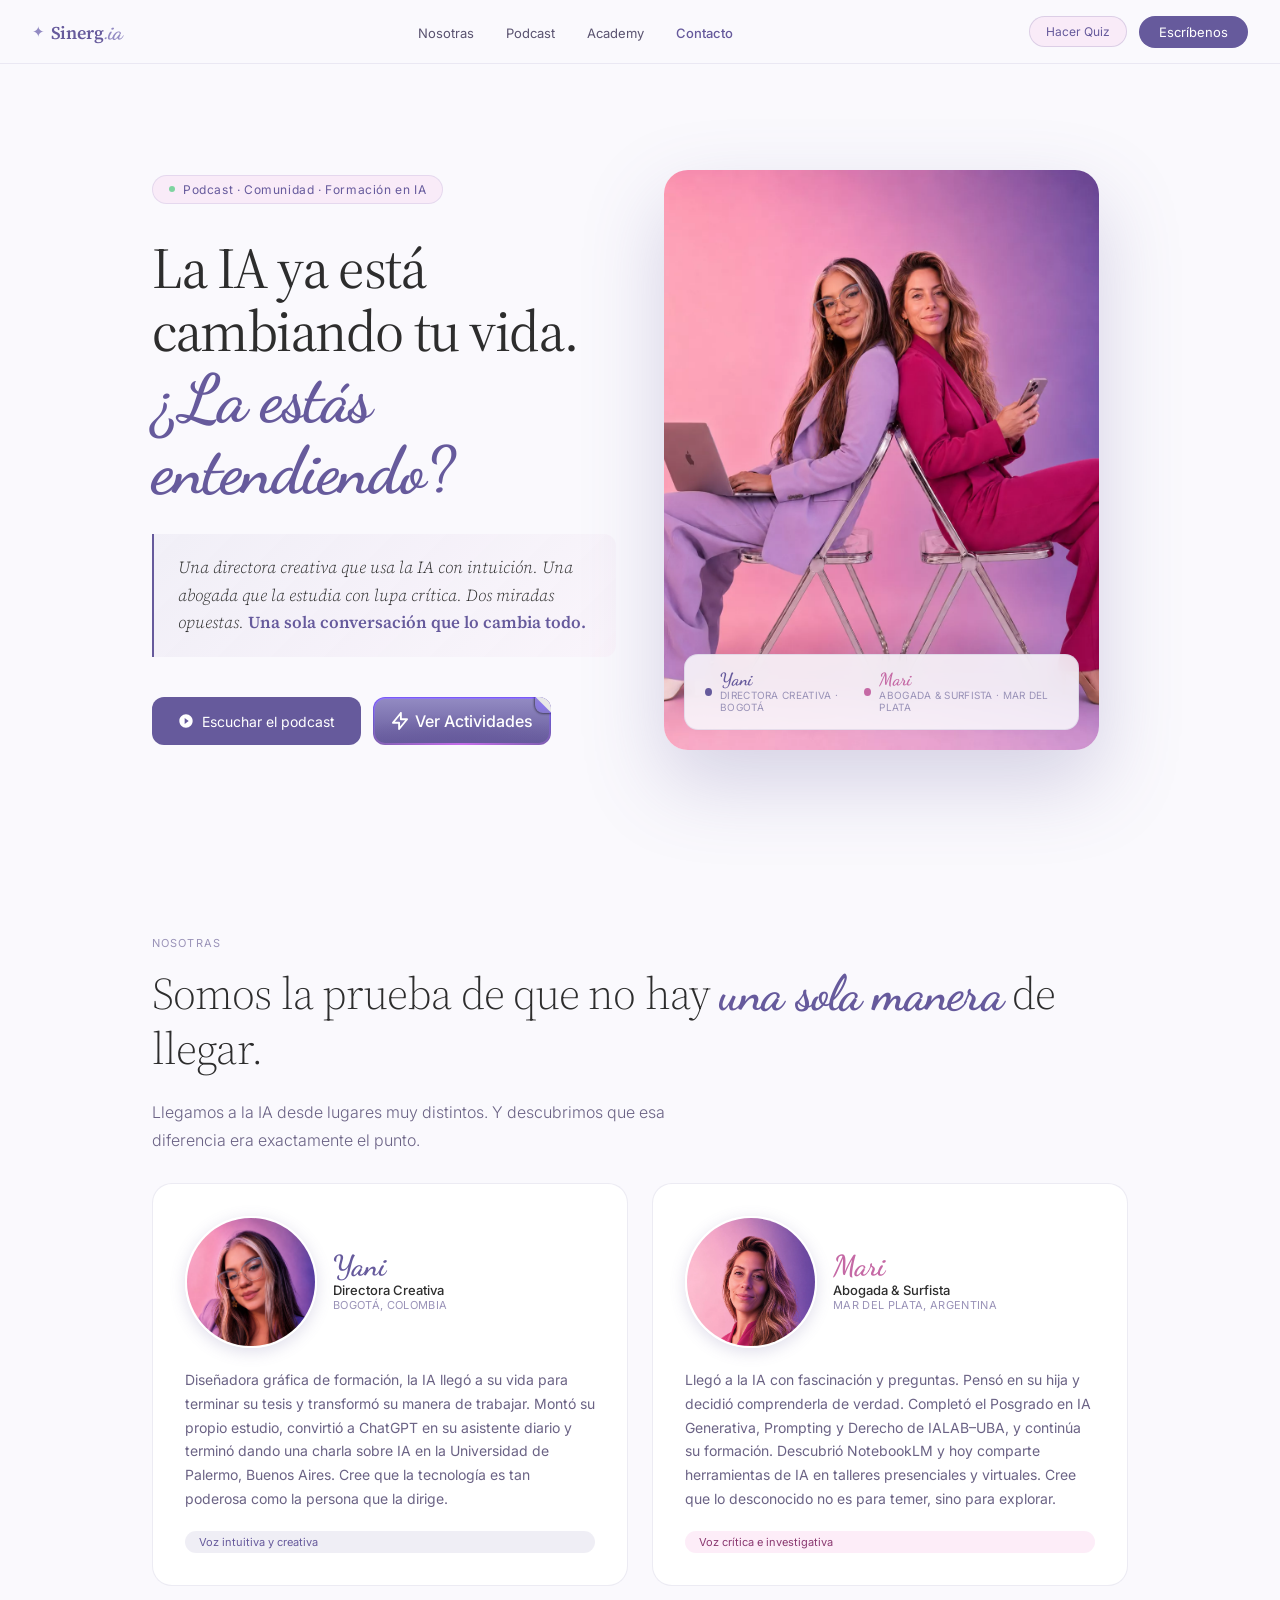
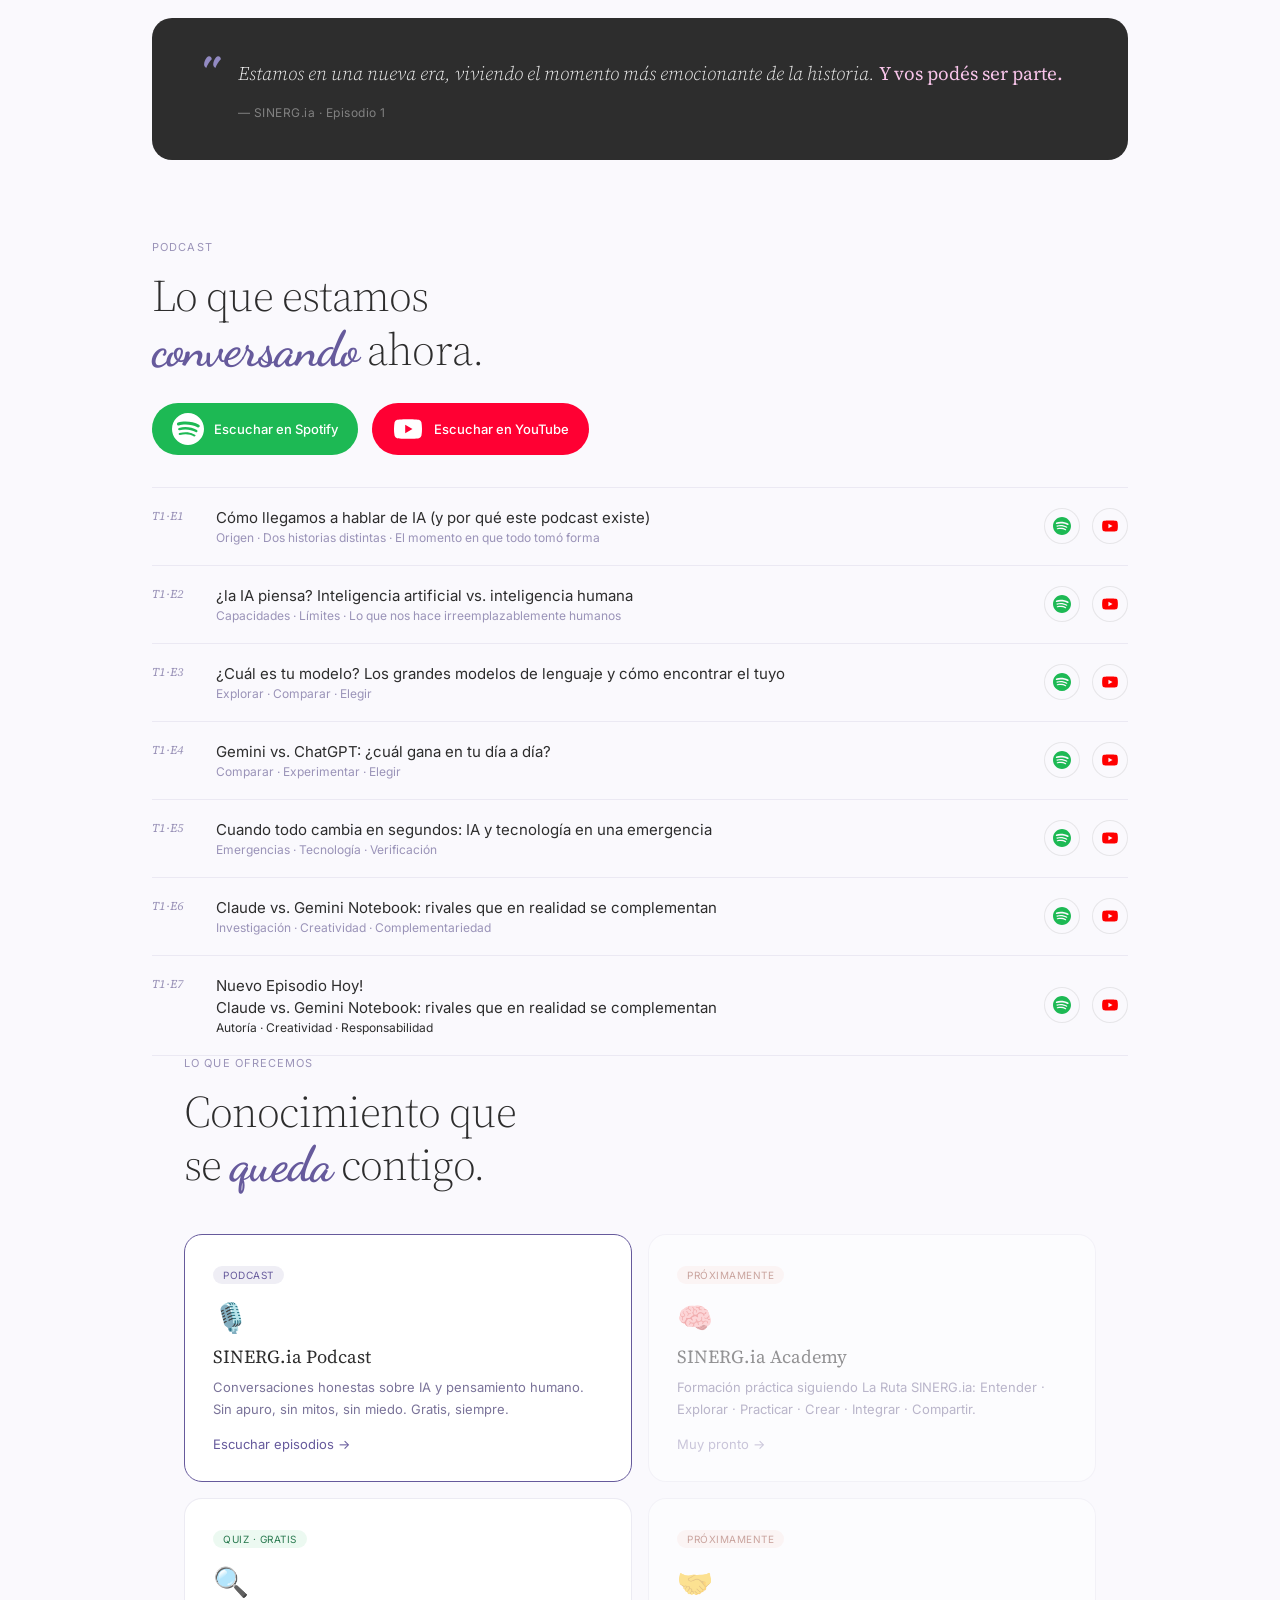
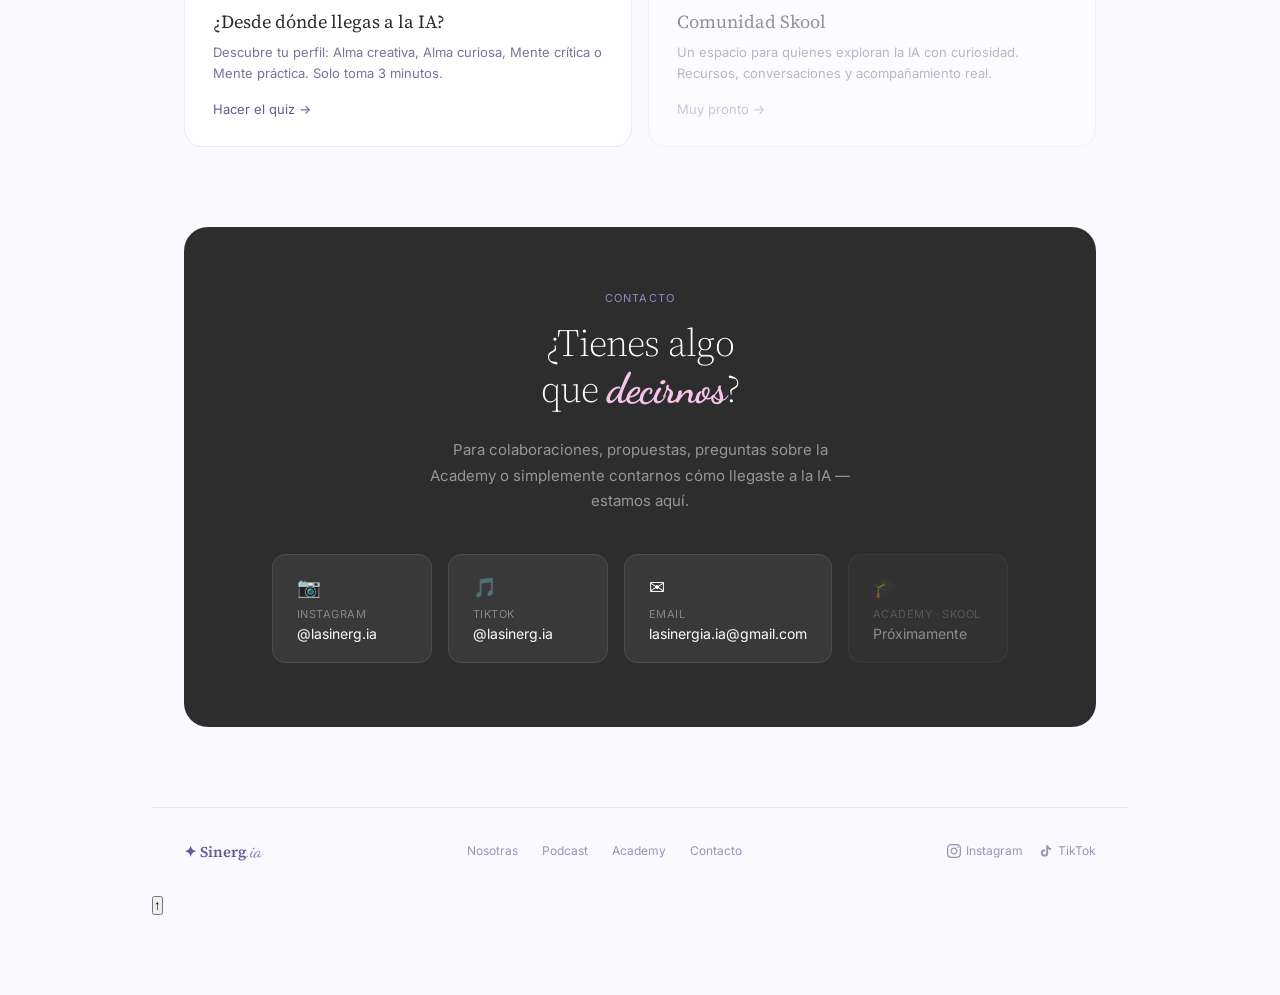
==== commit 1077f92b: "Actualizar index.html" ====
--- a/index.html
+++ b/index.html
@@ -181,63 +181,214 @@
 
     <a href="https://www.youtube.com/@La-SinergIa/videos" target="_blank" rel="noopener" class="youtube-badge">
       <svg class="youtube-icon" viewBox="0 0 32 32">
-        <path d="M29.41,9.26a3.5,3.5,0,0,0-2.47-2.47C24.76,6.2,16,6.2,16,6.2s-8.76,0-10.94.59A3.5,3.5,0,0,0,2.59,9.26,36.13,36.13,0,0,0,2,16a36.13,36.13,0,0,0,.59,6.74,3.5,3.5,0,0,0,2.47,2.47C7.24,25.8,16,25.8,16,25.8s8.76,0,10.94-.59a3.5,3.5,0,0,0,2.47-2.47A36.13,36.13,0,0,0,30,16,36.13,36.13,0,0,0,29.41,9.26ZM13.2,20.2V11.8L20.47,16Z"/>
+        <path
+          d="M29.41,9.26a3.5,3.5,0,0,0-2.47-2.47C24.76,6.2,16,6.2,16,6.2s-8.76,0-10.94.59A3.5,3.5,0,0,0,2.59,9.26,36.13,36.13,0,0,0,2,16a36.13,36.13,0,0,0,.59,6.74,3.5,3.5,0,0,0,2.47,2.47C7.24,25.8,16,25.8,16,25.8s8.76,0,10.94-.59a3.5,3.5,0,0,0,2.47-2.47A36.13,36.13,0,0,0,30,16,36.13,36.13,0,0,0,29.41,9.26ZM13.2,20.2V11.8L20.47,16Z" />
       </svg>
       Escuchar en YouTube
     </a>
 
     <div class="ep-list">
-  
-  <div class="ep-row">
-    <span class="ep-num">T1·E1</span>
-    <div class="ep-info">
-      <div class="ep-text">
-        <div class="ep-t">Cómo llegamos a hablar de IA (y por qué este podcast existe)</div>
-        <div class="ep-m">Origen · Dos historias distintas · El momento en que todo tomó forma</div>
-      </div>
+
+      <div class="ep-row">
+        <span class="ep-num">T1·E1</span>
+        <div class="ep-info">
+          <div class="ep-text">
+            <div class="ep-t">Cómo llegamos a hablar de IA (y por qué este podcast existe)</div>
+            <div class="ep-m">Origen · Dos historias distintas · El momento en que todo tomó forma</div>
+          </div>
+
+          <div class="ep-actions">
+            <a href="https://open.spotify.com/episode/08Hg5cR4Zek5SxN3eGIysj" target="_blank" rel="noopener"
+              class="icon-link spotify-link" aria-label="Escuchar en Spotify">
+              <svg viewBox="0 0 24 24">
+                <path
+                  d="M12 0C5.4 0 0 5.4 0 12s5.4 12 12 12 12-5.4 12-12S18.66 0 12 0zm5.521 17.34c-.24.359-.66.48-1.021.24-2.82-1.74-6.36-2.101-10.561-1.141-.418.122-.779-.179-.899-.539-.12-.421.18-.78.54-.9 4.56-1.021 8.52-.6 11.64 1.32.42.18.479.659.301 1.02zm1.44-3.3c-.301.42-.841.6-1.262.3-3.239-1.98-8.159-2.58-11.939-1.38-.479.12-1.02-.12-1.14-.6-.12-.48.12-1.021.6-1.141C9.6 9.9 15 10.561 18.72 12.84c.361.181.54.78.241 1.2zm.12-3.36C15.24 8.4 8.82 8.16 5.16 9.301c-.6.179-1.2-.181-1.38-.721-.18-.601.18-1.2.72-1.381 4.26-1.26 11.28-1.02 15.721 1.621.539.3.719 1.02.419 1.56-.299.421-1.02.599-1.559.3z" />
+              </svg>
+            </a>
+            <a href="https://www.youtube.com/watch?v=9T9XXw-fKSA" target="_blank" rel="noopener"
+              class="icon-link youtube-link" aria-label="Escuchar en YouTube">
+              <svg viewBox="0 0 32 32">
+                <path
+                  d="M29.41,9.26a3.5,3.5,0,0,0-2.47-2.47C24.76,6.2,16,6.2,16,6.2s-8.76,0-10.94.59A3.5,3.5,0,0,0,2.59,9.26,36.13,36.13,0,0,0,2,16a36.13,36.13,0,0,0,.59,6.74,3.5,3.5,0,0,0,2.47,2.47C7.24,25.8,16,25.8,16,25.8s8.76,0,10.94-.59a3.5,3.5,0,0,0,2.47-2.47A36.13,36.13,0,0,0,30,16,36.13,36.13,0,0,0,29.41,9.26ZM13.2,20.2V11.8L20.47,16Z" />
+              </svg>
+            </a>
+          </div>
+        </div>
+      </div>
+
+      <div class="ep-row">
+        <span class="ep-num">T1·E2</span>
+        <div class="ep-info">
+          <div class="ep-text">
+            <div class="ep-t">¿la IA piensa? Inteligencia artificial vs. inteligencia humana</div>
+            <div class="ep-m">Capacidades · Límites · Lo que nos hace irreemplazablemente humanos</div>
+          </div>
+
+          <div class="ep-actions">
+            <a href="https://open.spotify.com/episode/38Uk12dXip8n79DcUmM8Nn" target="_blank" rel="noopener"
+              class="icon-link spotify-link" aria-label="Escuchar en Spotify">
+              <svg viewBox="0 0 24 24">
+                <path
+                  d="M12 0C5.4 0 0 5.4 0 12s5.4 12 12 12 12-5.4 12-12S18.66 0 12 0zm5.521 17.34c-.24.359-.66.48-1.021.24-2.82-1.74-6.36-2.101-10.561-1.141-.418.122-.779-.179-.899-.539-.12-.421.18-.78.54-.9 4.56-1.021 8.52-.6 11.64 1.32.42.18.479.659.301 1.02zm1.44-3.3c-.301.42-.841.6-1.262.3-3.239-1.98-8.159-2.58-11.939-1.38-.479.12-1.02-.12-1.14-.6-.12-.48.12-1.021.6-1.141C9.6 9.9 15 10.561 18.72 12.84c.361.181.54.78.241 1.2zm.12-3.36C15.24 8.4 8.82 8.16 5.16 9.301c-.6.179-1.2-.181-1.38-.721-.18-.601.18-1.2.72-1.381 4.26-1.26 11.28-1.02 15.721 1.621.539.3.719 1.02.419 1.56-.299.421-1.02.599-1.559.3z" />
+              </svg>
+            </a>
+            <a href="https://www.youtube.com/watch?v=Sm11JhgMOEM" target="_blank" rel="noopener"
+              class="icon-link youtube-link" aria-label="Escuchar en YouTube">
+              <svg viewBox="0 0 32 32">
+                <path
+                  d="M29.41,9.26a3.5,3.5,0,0,0-2.47-2.47C24.76,6.2,16,6.2,16,6.2s-8.76,0-10.94.59A3.5,3.5,0,0,0,2.59,9.26,36.13,36.13,0,0,0,2,16a36.13,36.13,0,0,0,.59,6.74,3.5,3.5,0,0,0,2.47,2.47C7.24,25.8,16,25.8,16,25.8s8.76,0,10.94-.59a3.5,3.5,0,0,0,2.47-2.47A36.13,36.13,0,0,0,30,16,36.13,36.13,0,0,0,29.41,9.26ZM13.2,20.2V11.8L20.47,16Z" />
+              </svg>
+            </a>
+          </div>
+        </div>
+      </div>
+
+      <div class="ep-row">
+        <span class="ep-num">T1·E3</span>
+        <div class="ep-info">
+          <div class="ep-text">
+            <div class="ep-t">¿Cuál es tu modelo? Los grandes modelos de lenguaje y cómo encontrar el tuyo
+            </div>
+            <div class="ep-m">Explorar · Comparar · Elegir</div>
+          </div>
+
+          <div class="ep-actions">
+            <a href="https://open.spotify.com/episode/696JnuHlu9iKPBfn156Ret" target="_blank" rel="noopener"
+              class="icon-link spotify-link" aria-label="Escuchar en Spotify">
+              <svg viewBox="0 0 24 24">
+                <path
+                  d="M12 0C5.4 0 0 5.4 0 12s5.4 12 12 12 12-5.4 12-12S18.66 0 12 0zm5.521 17.34c-.24.359-.66.48-1.021.24-2.82-1.74-6.36-2.101-10.561-1.141-.418.122-.779-.179-.899-.539-.12-.421.18-.78.54-.9 4.56-1.021 8.52-.6 11.64 1.32.42.18.479.659.301 1.02zm1.44-3.3c-.301.42-.841.6-1.262.3-3.239-1.98-8.159-2.58-11.939-1.38-.479.12-1.02-.12-1.14-.6-.12-.48.12-1.021.6-1.141C9.6 9.9 15 10.561 18.72 12.84c.361.181.54.78.241 1.2zm.12-3.36C15.24 8.4 8.82 8.16 5.16 9.301c-.6.179-1.2-.181-1.38-.721-.18-.601.18-1.2.72-1.381 4.26-1.26 11.28-1.02 15.721 1.621.539.3.719 1.02.419 1.56-.299.421-1.02.599-1.559.3z" />
+              </svg>
+            </a>
+            <a href="https://www.youtube.com/watch?v=6WVGUWzrOdA" target="_blank" rel="noopener"
+              class="icon-link youtube-link" aria-label="Escuchar en YouTube">
+              <svg viewBox="0 0 32 32">
+                <path
+                  d="M29.41,9.26a3.5,3.5,0,0,0-2.47-2.47C24.76,6.2,16,6.2,16,6.2s-8.76,0-10.94.59A3.5,3.5,0,0,0,2.59,9.26,36.13,36.13,0,0,0,2,16a36.13,36.13,0,0,0,.59,6.74,3.5,3.5,0,0,0,2.47,2.47C7.24,25.8,16,25.8,16,25.8s8.76,0,10.94-.59a3.5,3.5,0,0,0,2.47-2.47A36.13,36.13,0,0,0,30,16,36.13,36.13,0,0,0,29.41,9.26ZM13.2,20.2V11.8L20.47,16Z" />
+              </svg>
+            </a>
+          </div>
+        </div>
+      </div>
+
+      <div class="ep-row">
+        <span class="ep-num">T1·E4</span>
+        <div class="ep-info">
+          <div class="ep-text">
+            <div class="ep-t">Gemini vs. ChatGPT: ¿cuál gana en tu día a día?</div>
+            <div class="ep-m">Comparar · Experimentar · Elegir</div>
+          </div>
+
+          <div class="ep-actions">
+            <a href="https://open.spotify.com/episode/0skd7z8SgoLJ7acml5aItE" target="_blank" rel="noopener"
+              class="icon-link spotify-link" aria-label="Escuchar en Spotify">
+              <svg viewBox="0 0 24 24">
+                <path
+                  d="M12 0C5.4 0 0 5.4 0 12s5.4 12 12 12 12-5.4 12-12S18.66 0 12 0zm5.521 17.34c-.24.359-.66.48-1.021.24-2.82-1.74-6.36-2.101-10.561-1.141-.418.122-.779-.179-.899-.539-.12-.421.18-.78.54-.9 4.56-1.021 8.52-.6 11.64 1.32.42.18.479.659.301 1.02zm1.44-3.3c-.301.42-.841.6-1.262.3-3.239-1.98-8.159-2.58-11.939-1.38-.479.12-1.02-.12-1.14-.6-.12-.48.12-1.021.6-1.141C9.6 9.9 15 10.561 18.72 12.84c.361.181.54.78.241 1.2zm.12-3.36C15.24 8.4 8.82 8.16 5.16 9.301c-.6.179-1.2-.181-1.38-.721-.18-.601.18-1.2.72-1.381 4.26-1.26 11.28-1.02 15.721 1.621.539.3.719 1.02.419 1.56-.299.421-1.02.599-1.559.3z" />
+              </svg>
+            </a>
+            <a href="https://www.youtube.com/watch?v=2THM3_KMwl0" target="_blank" rel="noopener"
+              class="icon-link youtube-link" aria-label="Escuchar en YouTube">
+              <svg viewBox="0 0 32 32">
+                <path
+                  d="M29.41,9.26a3.5,3.5,0,0,0-2.47-2.47C24.76,6.2,16,6.2,16,6.2s-8.76,0-10.94.59A3.5,3.5,0,0,0,2.59,9.26,36.13,36.13,0,0,0,2,16a36.13,36.13,0,0,0,.59,6.74,3.5,3.5,0,0,0,2.47,2.47C7.24,25.8,16,25.8,16,25.8s8.76,0,10.94-.59a3.5,3.5,0,0,0,2.47-2.47A36.13,36.13,0,0,0,30,16,36.13,36.13,0,0,0,29.41,9.26ZM13.2,20.2V11.8L20.47,16Z" />
+              </svg>
+            </a>
+          </div>
+        </div>
+      </div>
+
+      <div class="ep-row">
+        <span class="ep-num">T1·E5</span>
+        <div class="ep-info">
+          <div class="ep-text">
+            <div class="ep-t">Cuando todo cambia en segundos: IA y tecnología en una emergencia</div>
+            <div class="ep-m">Emergencias · Tecnología · Verificación</div>
+          </div>
+
+          <div class="ep-actions">
+            <a href="https://open.spotify.com/episode/00RJ8yXUJErxxoAGjBDKpF" target="_blank" rel="noopener"
+              class="icon-link spotify-link" aria-label="Escuchar en Spotify">
+              <svg viewBox="0 0 24 24">
+                <path
+                  d="M12 0C5.4 0 0 5.4 0 12s5.4 12 12 12 12-5.4 12-12S18.66 0 12 0zm5.521 17.34c-.24.359-.66.48-1.021.24-2.82-1.74-6.36-2.101-10.561-1.141-.418.122-.779-.179-.899-.539-.12-.421.18-.78.54-.9 4.56-1.021 8.52-.6 11.64 1.32.42.18.479.659.301 1.02zm1.44-3.3c-.301.42-.841.6-1.262.3-3.239-1.98-8.159-2.58-11.939-1.38-.479.12-1.02-.12-1.14-.6-.12-.48.12-1.021.6-1.141C9.6 9.9 15 10.561 18.72 12.84c.361.181.54.78.241 1.2zm.12-3.36C15.24 8.4 8.82 8.16 5.16 9.301c-.6.179-1.2-.181-1.38-.721-.18-.601.18-1.2.72-1.381 4.26-1.26 11.28-1.02 15.721 1.621.539.3.719 1.02.419 1.56-.299.421-1.02.599-1.559.3z" />
+              </svg>
+            </a>
+            <a href="https://www.youtube.com/watch?v=ZEm8DQBtn48" target="_blank" rel="noopener"
+              class="icon-link youtube-link" aria-label="Escuchar en YouTube">
+              <svg viewBox="0 0 32 32">
+                <path
+                  d="M29.41,9.26a3.5,3.5,0,0,0-2.47-2.47C24.76,6.2,16,6.2,16,6.2s-8.76,0-10.94.59A3.5,3.5,0,0,0,2.59,9.26,36.13,36.13,0,0,0,2,16a36.13,36.13,0,0,0,.59,6.74,3.5,3.5,0,0,0,2.47,2.47C7.24,25.8,16,25.8,16,25.8s8.76,0,10.94-.59a3.5,3.5,0,0,0,2.47-2.47A36.13,36.13,0,0,0,30,16,36.13,36.13,0,0,0,29.41,9.26ZM13.2,20.2V11.8L20.47,16Z" />
+              </svg>
+            </a>
+          </div>
+        </div>
+      </div>
+
+      <div class="ep-row">
+        <span class="ep-num">T1·E6</span>
+        <div class="ep-info">
+          <div class="ep-text">
+            <div class="ep-t">Claude vs. Gemini Notebook: rivales que en realidad se complementan</div>
+            <div class="ep-m">Investigación · Creatividad · Complementariedad</div>
+          </div>
+
+          <div class="ep-actions">
+            <a href="https://open.spotify.com/episode/2bZsHV2gRfUjrzNkLNItSQ" target="_blank" rel="noopener"
+              class="icon-link spotify-link" aria-label="Escuchar en Spotify">
+              <svg viewBox="0 0 24 24">
+                <path
+                  d="M12 0C5.4 0 0 5.4 0 12s5.4 12 12 12 12-5.4 12-12S18.66 0 12 0zm5.521 17.34c-.24.359-.66.48-1.021.24-2.82-1.74-6.36-2.101-10.561-1.141-.418.122-.779-.179-.899-.539-.12-.421.18-.78.54-.9 4.56-1.021 8.52-.6 11.64 1.32.42.18.479.659.301 1.02zm1.44-3.3c-.301.42-.841.6-1.262.3-3.239-1.98-8.159-2.58-11.939-1.38-.479.12-1.02-.12-1.14-.6-.12-.48.12-1.021.6-1.141C9.6 9.9 15 10.561 18.72 12.84c.361.181.54.78.241 1.2zm.12-3.36C15.24 8.4 8.82 8.16 5.16 9.301c-.6.179-1.2-.181-1.38-.721-.18-.601.18-1.2.72-1.381 4.26-1.26 11.28-1.02 15.721 1.621.539.3.719 1.02.419 1.56-.299.421-1.02.599-1.559.3z" />
+              </svg>
+            </a>
+            <a href="https://www.youtube.com/watch?v=UrLKW3SzqOE" target="_blank" rel="noopener"
+              class="icon-link youtube-link" aria-label="Escuchar en YouTube">
+              <svg viewBox="0 0 32 32">
+                <path
+                  d="M29.41,9.26a3.5,3.5,0,0,0-2.47-2.47C24.76,6.2,16,6.2,16,6.2s-8.76,0-10.94.59A3.5,3.5,0,0,0,2.59,9.26,36.13,36.13,0,0,0,2,16a36.13,36.13,0,0,0,.59,6.74,3.5,3.5,0,0,0,2.47,2.47C7.24,25.8,16,25.8,16,25.8s8.76,0,10.94-.59a3.5,3.5,0,0,0,2.47-2.47A36.13,36.13,0,0,0,30,16,36.13,36.13,0,0,0,29.41,9.26ZM13.2,20.2V11.8L20.47,16Z" />
+              </svg>
+            </a>
+          </div>
+        </div>
+      </div>
+
+      <div class="ep-row">
+  <span class="ep-num">T1·E7</span>
+  <div class="ep-info">
+    <div class="ep-text">
+      <div class="ep-t" style="color: #2d2d2d">Nuevo Episodio Hoy!</div>
+      <div class="ep-t" style="color: #2d2d2d">Claude vs. Gemini Notebook: rivales que en realidad se complementan</div>
+      <div class="ep-m" style="color: #2d2d2d">Autoría · Creatividad · Responsabilidad</div>
+    </div>
+
+    <div class="ep-actions">
+      <a href="https://open.spotify.com/episode/676tMw6nQ0mDaR7bXLLt5D" target="_blank" rel="noopener" class="icon-link spotify-link" aria-label="Escuchar en Spotify">
+        <svg viewBox="0 0 24 24" style="fill: currentColor;">
+          <path d="M12 0C5.4 0 0 5.4 0 12s5.4 12 12 12 12-5.4 12-12S18.66 0 12 0zm5.521 17.34c-.24.359-.66.48-1.021.24-2.82-1.74-6.36-2.101-10.561-1.141-.418.122-.779-.179-.899-.539-.12-.421.18-.78.54-.9 4.56-1.021 8.52-.6 11.64 1.32.42.18.479.659.301 1.02zm1.44-3.3c-.301.42-.841.6-1.262.3-3.239-1.98-8.159-2.58-11.939-1.38-.479.12-1.02-.12-1.14-.6-.12-.48.12-1.021.6-1.141C9.6 9.9 15 10.561 18.72 12.84c.361.181.54.78.241 1.2zm.12-3.36C15.24 8.4 8.82 8.16 5.16 9.301c-.6.179-1.2-.181-1.38-.721-.18-.601.18-1.2.72-1.381 4.26-1.26 11.28-1.02 15.721 1.621.539.3.719 1.02.419 1.56-.299.421-1.02.599-1.559.3z" />
+        </svg>
+      </a>
+      <a href="https://youtu.be/7utyiuya9_k" target="_blank" rel="noopener" class="icon-link youtube-link" aria-label="Escuchar en YouTube">
+        <svg viewBox="0 0 32 32" style="fill: currentColor;">
+          <path d="M29.41,9.26a3.5,3.5,0,0,0-2.47-2.47C24.76,6.2,16,6.2,16,6.2s-8.76,0-10.94.59A3.5,3.5,0,0,0,2.59,9.26,36.13,36.13,0,0,0,2,16a36.13,36.13,0,0,0,.59,6.74,3.5,3.5,0,0,0,2.47,2.47C7.24,25.8,16,25.8,16,25.8s8.76,0,10.94-.59a3.5,3.5,0,0,0,2.47-2.47A36.13,36.13,0,0,0,30,16,36.13,36.13,0,0,0,29.41,9.26ZM13.2,20.2V11.8L20.47,16Z" />
+        </svg>
+      </a>
+    </div>
+  </div>
+</div>
       
-      <div class="ep-actions">
-        <a href="https://open.spotify.com/episode/08Hg5cR4Zek5SxN3eGIysj?si=SkzqdaQOQ-aRsgpDWsfE1w" target="_blank" rel="noopener" class="icon-link spotify-link" aria-label="Escuchar en Spotify">
-          <svg viewBox="0 0 24 24"><path d="M12 0C5.4 0 0 5.4 0 12s5.4 12 12 12 12-5.4 12-12S18.66 0 12 0zm5.521 17.34c-.24.359-.66.48-1.021.24-2.82-1.74-6.36-2.101-10.561-1.141-.418.122-.779-.179-.899-.539-.12-.421.18-.78.54-.9 4.56-1.021 8.52-.6 11.64 1.32.42.18.479.659.301 1.02zm1.44-3.3c-.301.42-.841.6-1.262.3-3.239-1.98-8.159-2.58-11.939-1.38-.479.12-1.02-.12-1.14-.6-.12-.48.12-1.021.6-1.141C9.6 9.9 15 10.561 18.72 12.84c.361.181.54.78.241 1.2zm.12-3.36C15.24 8.4 8.82 8.16 5.16 9.301c-.6.179-1.2-.181-1.38-.721-.18-.601.18-1.2.72-1.381 4.26-1.26 11.28-1.02 15.721 1.621.539.3.719 1.02.419 1.56-.299.421-1.02.599-1.559.3z" /></svg>
-        </a>
-        <a href="https://www.youtube.com/watch?v=9T9XXw-fKSA" target="_blank" rel="noopener" class="icon-link youtube-link" aria-label="Escuchar en YouTube">
-          <svg viewBox="0 0 32 32"><path d="M29.41,9.26a3.5,3.5,0,0,0-2.47-2.47C24.76,6.2,16,6.2,16,6.2s-8.76,0-10.94.59A3.5,3.5,0,0,0,2.59,9.26,36.13,36.13,0,0,0,2,16a36.13,36.13,0,0,0,.59,6.74,3.5,3.5,0,0,0,2.47,2.47C7.24,25.8,16,25.8,16,25.8s8.76,0,10.94-.59a3.5,3.5,0,0,0,2.47-2.47A36.13,36.13,0,0,0,30,16,36.13,36.13,0,0,0,29.41,9.26ZM13.2,20.2V11.8L20.47,16Z"/></svg>
-        </a>
-      </div>
-    </div>
-  </div>
-  
-  <div class="ep-row">
-    <span class="ep-num">T1·E2</span>
-    <div class="ep-info">
-      <div class="ep-text">
-        <div class="ep-t">¿la IA piensa? Inteligencia artificial vs. inteligencia humana</div>
-        <div class="ep-m">Capacidades · Límites · Lo que nos hace irreemplazablemente humanos</div>
-      </div>
-      
-      <div class="ep-actions">
-        <a href="https://open.spotify.com/episode/38Uk12dXip8n79DcUmM8Nn?si=Y67qgUufR56BEmg6MNPtkA" target="_blank" rel="noopener" class="icon-link spotify-link" aria-label="Escuchar en Spotify">
-          <svg viewBox="0 0 24 24"><path d="M12 0C5.4 0 0 5.4 0 12s5.4 12 12 12 12-5.4 12-12S18.66 0 12 0zm5.521 17.34c-.24.359-.66.48-1.021.24-2.82-1.74-6.36-2.101-10.561-1.141-.418.122-.779-.179-.899-.539-.12-.421.18-.78.54-.9 4.56-1.021 8.52-.6 11.64 1.32.42.18.479.659.301 1.02zm1.44-3.3c-.301.42-.841.6-1.262.3-3.239-1.98-8.159-2.58-11.939-1.38-.479.12-1.02-.12-1.14-.6-.12-.48.12-1.021.6-1.141C9.6 9.9 15 10.561 18.72 12.84c.361.181.54.78.241 1.2zm.12-3.36C15.24 8.4 8.82 8.16 5.16 9.301c-.6.179-1.2-.181-1.38-.721-.18-.601.18-1.2.72-1.381 4.26-1.26 11.28-1.02 15.721 1.621.539.3.719 1.02.419 1.56-.299.421-1.02.599-1.559.3z" /></svg>
-        </a>
-        <a href="https://www.youtube.com/watch?v=Sm11JhgMOEM" target="_blank" rel="noopener" class="icon-link youtube-link" aria-label="Escuchar en YouTube">
-          <svg viewBox="0 0 32 32"><path d="M29.41,9.26a3.5,3.5,0,0,0-2.47-2.47C24.76,6.2,16,6.2,16,6.2s-8.76,0-10.94.59A3.5,3.5,0,0,0,2.59,9.26,36.13,36.13,0,0,0,2,16a36.13,36.13,0,0,0,.59,6.74,3.5,3.5,0,0,0,2.47,2.47C7.24,25.8,16,25.8,16,25.8s8.76,0,10.94-.59a3.5,3.5,0,0,0,2.47-2.47A36.13,36.13,0,0,0,30,16,36.13,36.13,0,0,0,29.41,9.26ZM13.2,20.2V11.8L20.47,16Z"/></svg>
-        </a>
-      </div>
-    </div>
-  </div>
-  
-  <div class="ep-row dimmed">
-    <span class="ep-num">T1·E3</span>
-    <div class="ep-info">
-      <div class="ep-text">
-        <div class="ep-t">Próximamente…</div>
-        <div class="ep-m">Nuevo episodio en camino</div>
-      </div>
-    </div>
-  </div>
-
-</div>
+      <!--
+      <div class="ep-row dimmed">
+        <span class="ep-num">T1·E8</span>
+        <div class="ep-info">
+          <div class="ep-text">
+            <div class="ep-t">Proximamente...</div>
+            <div class="ep-m">Nuevo episodio en camino</div>
+          </div>
+        </div>
+      </div>
+    </div>
   </section>
+  -->
 
   <!-- OFERTA -->
   <section class="sec" id="academy" style="padding-top:0;">
@@ -348,6 +499,8 @@
   </div>
   <script src="/js/home.js"></script>
   <script src="/js/viewCommit.js"></script>
+  <script src="/js/script.js"></script>
+  <button id="scrollTopBtn" class="scroll-top-btn" aria-label="Volver arriba">↑</button>
 </body>
 
 </html>
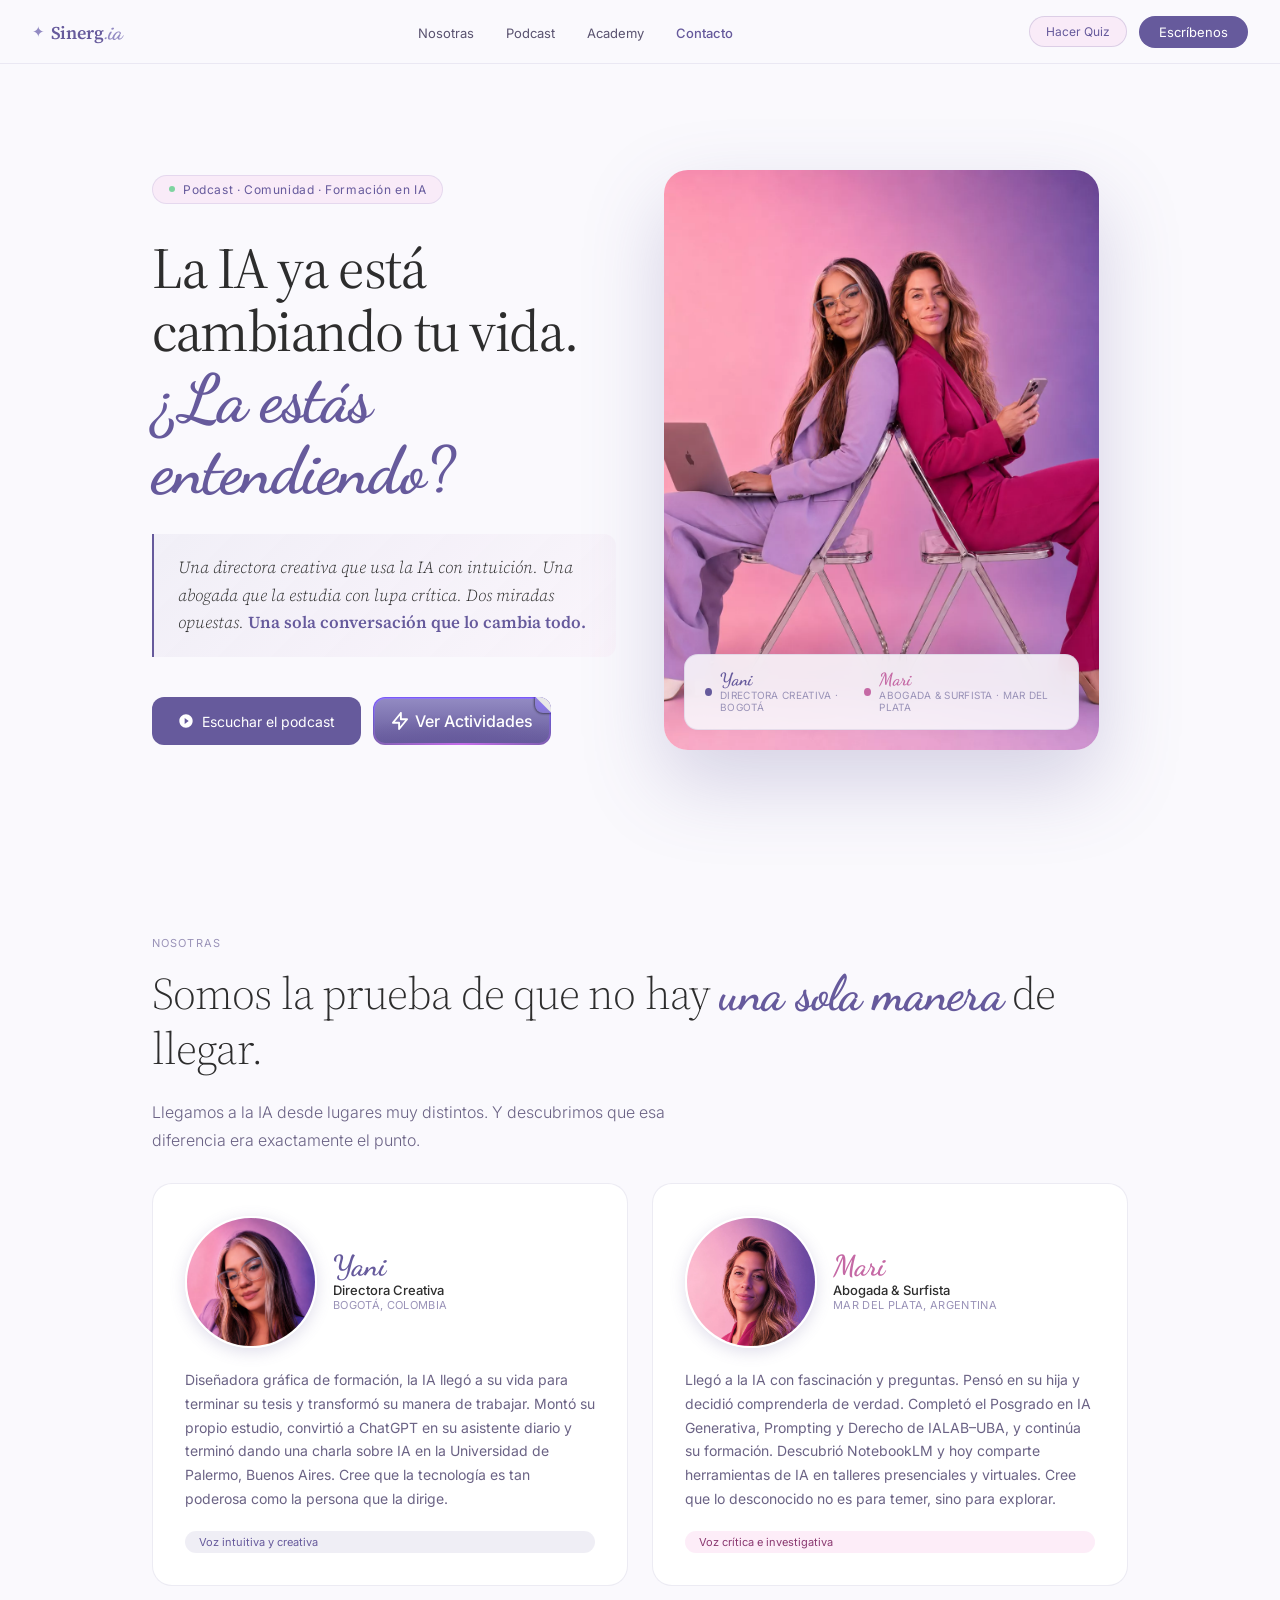
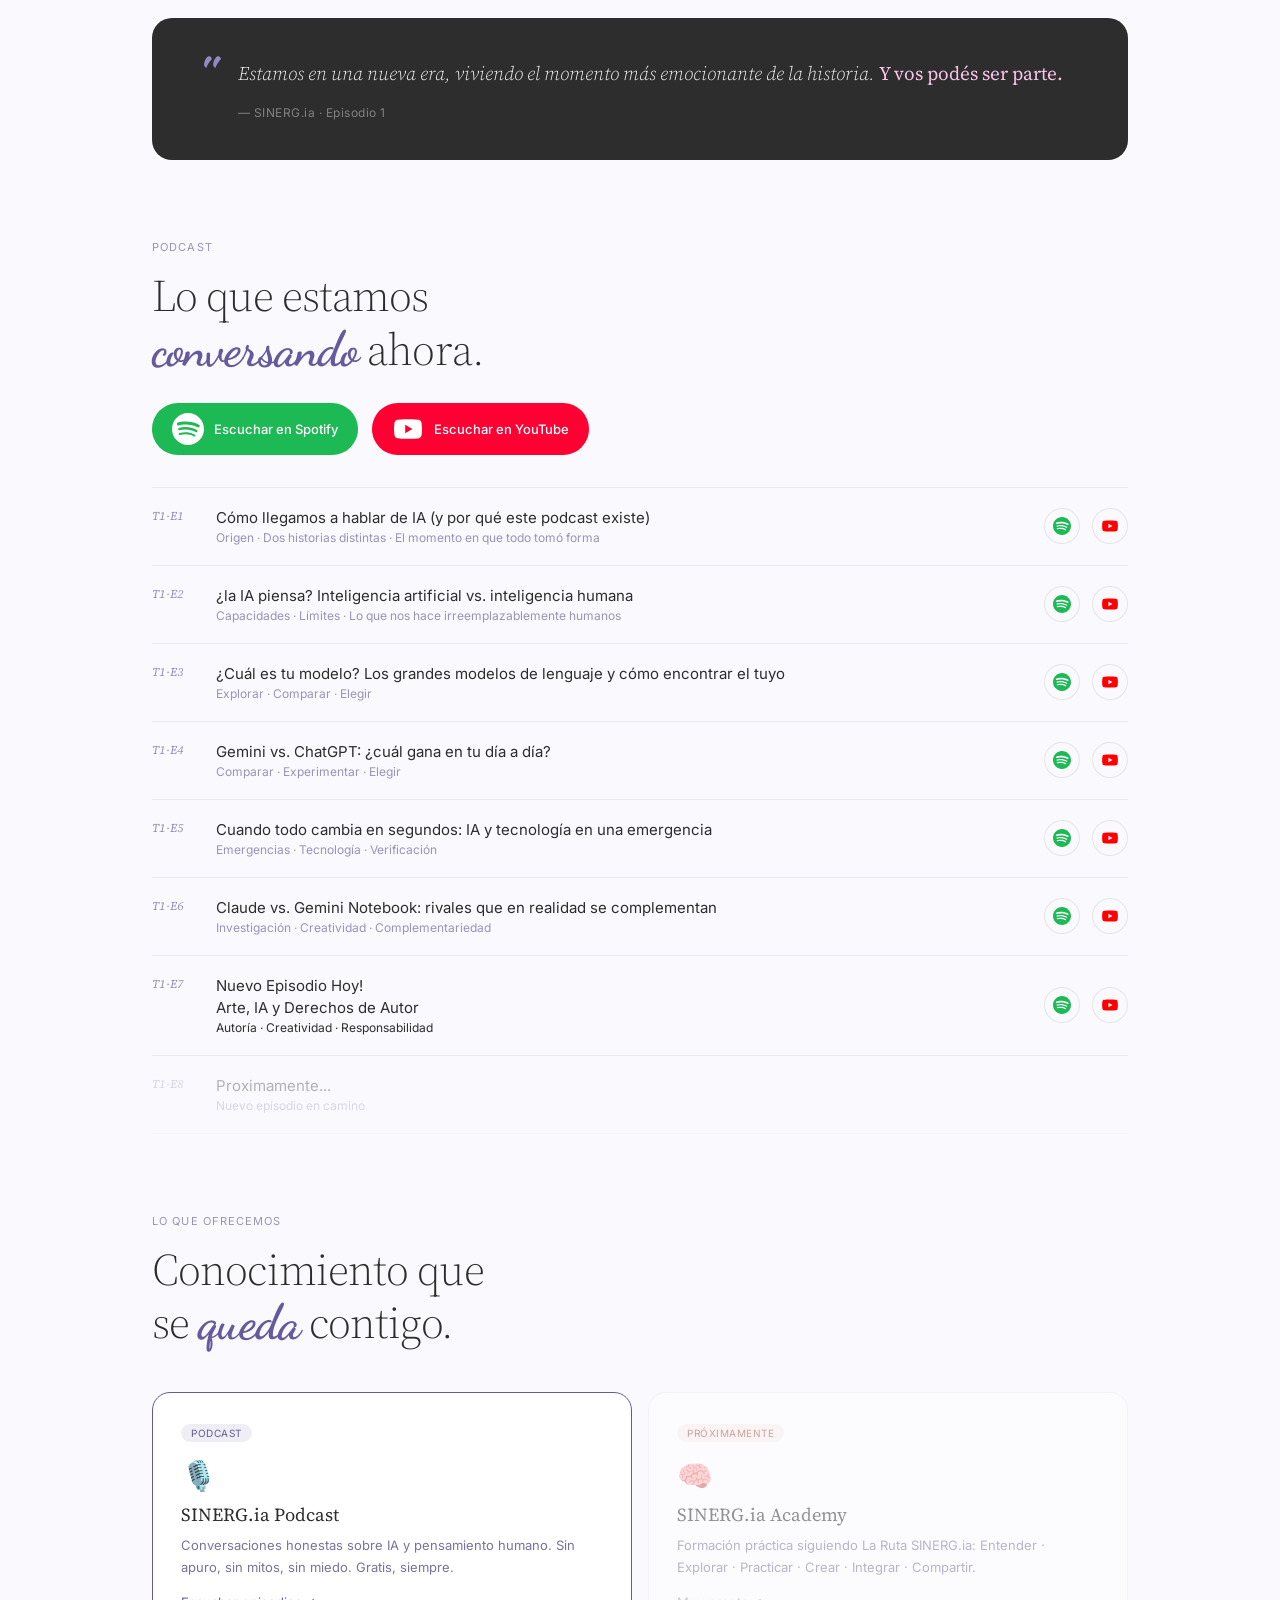
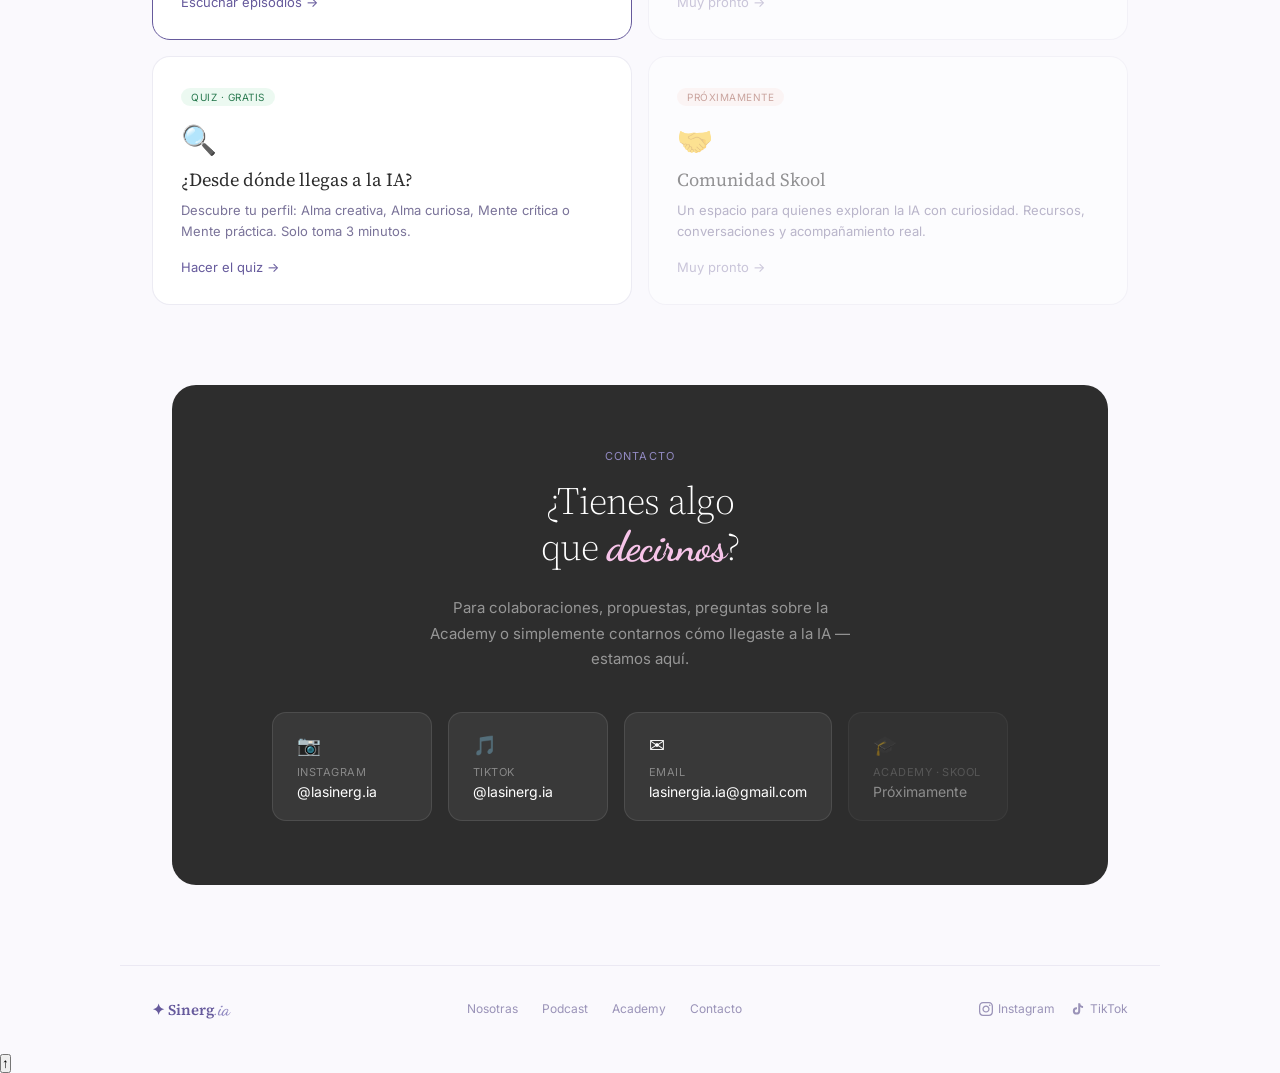
==== commit a3a78b50: "Actualizar index.html" ====
--- a/index.html
+++ b/index.html
@@ -357,7 +357,7 @@
   <div class="ep-info">
     <div class="ep-text">
       <div class="ep-t" style="color: #2d2d2d">Nuevo Episodio Hoy!</div>
-      <div class="ep-t" style="color: #2d2d2d">Claude vs. Gemini Notebook: rivales que en realidad se complementan</div>
+      <div class="ep-t" style="color: #2d2d2d">Arte, IA y Derechos de Autor</div>
       <div class="ep-m" style="color: #2d2d2d">Autoría · Creatividad · Responsabilidad</div>
     </div>
 
@@ -375,8 +375,6 @@
     </div>
   </div>
 </div>
-      
-      <!--
       <div class="ep-row dimmed">
         <span class="ep-num">T1·E8</span>
         <div class="ep-info">
@@ -388,7 +386,6 @@
       </div>
     </div>
   </section>
-  -->
 
   <!-- OFERTA -->
   <section class="sec" id="academy" style="padding-top:0;">
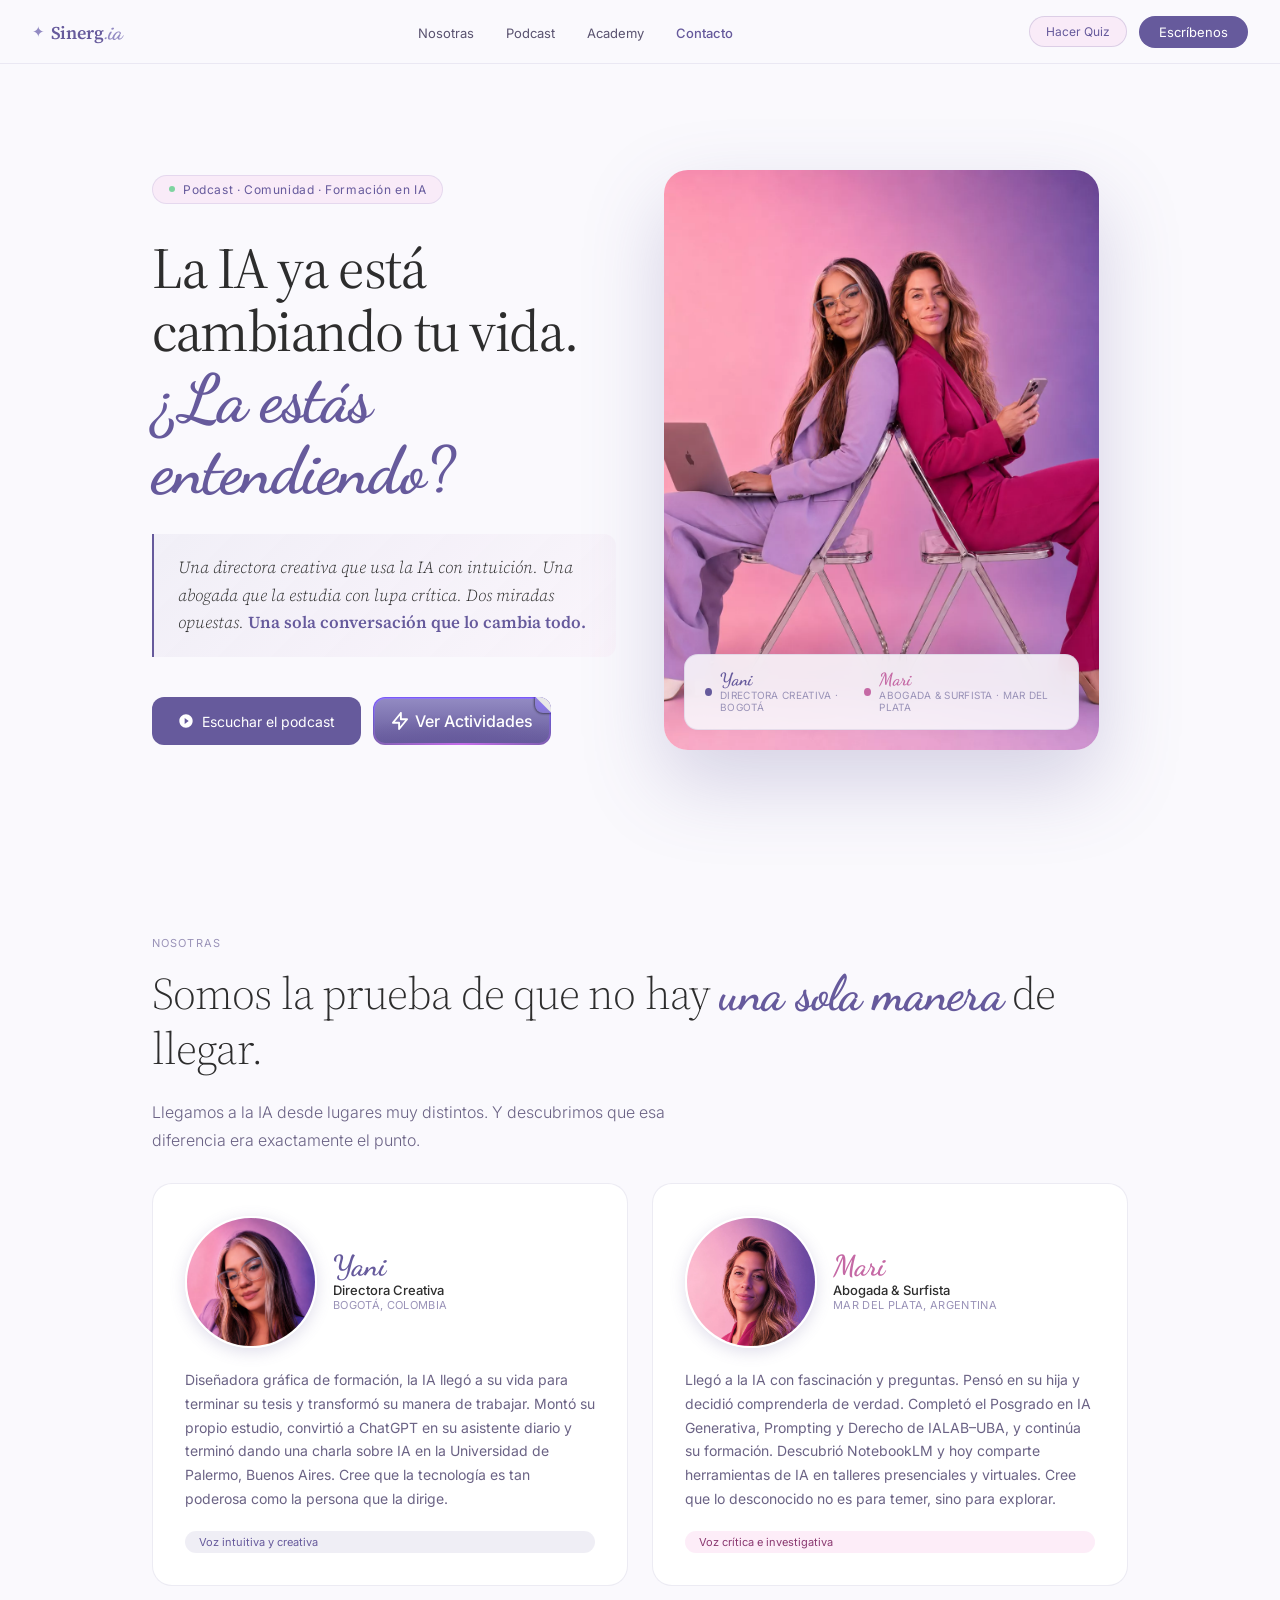
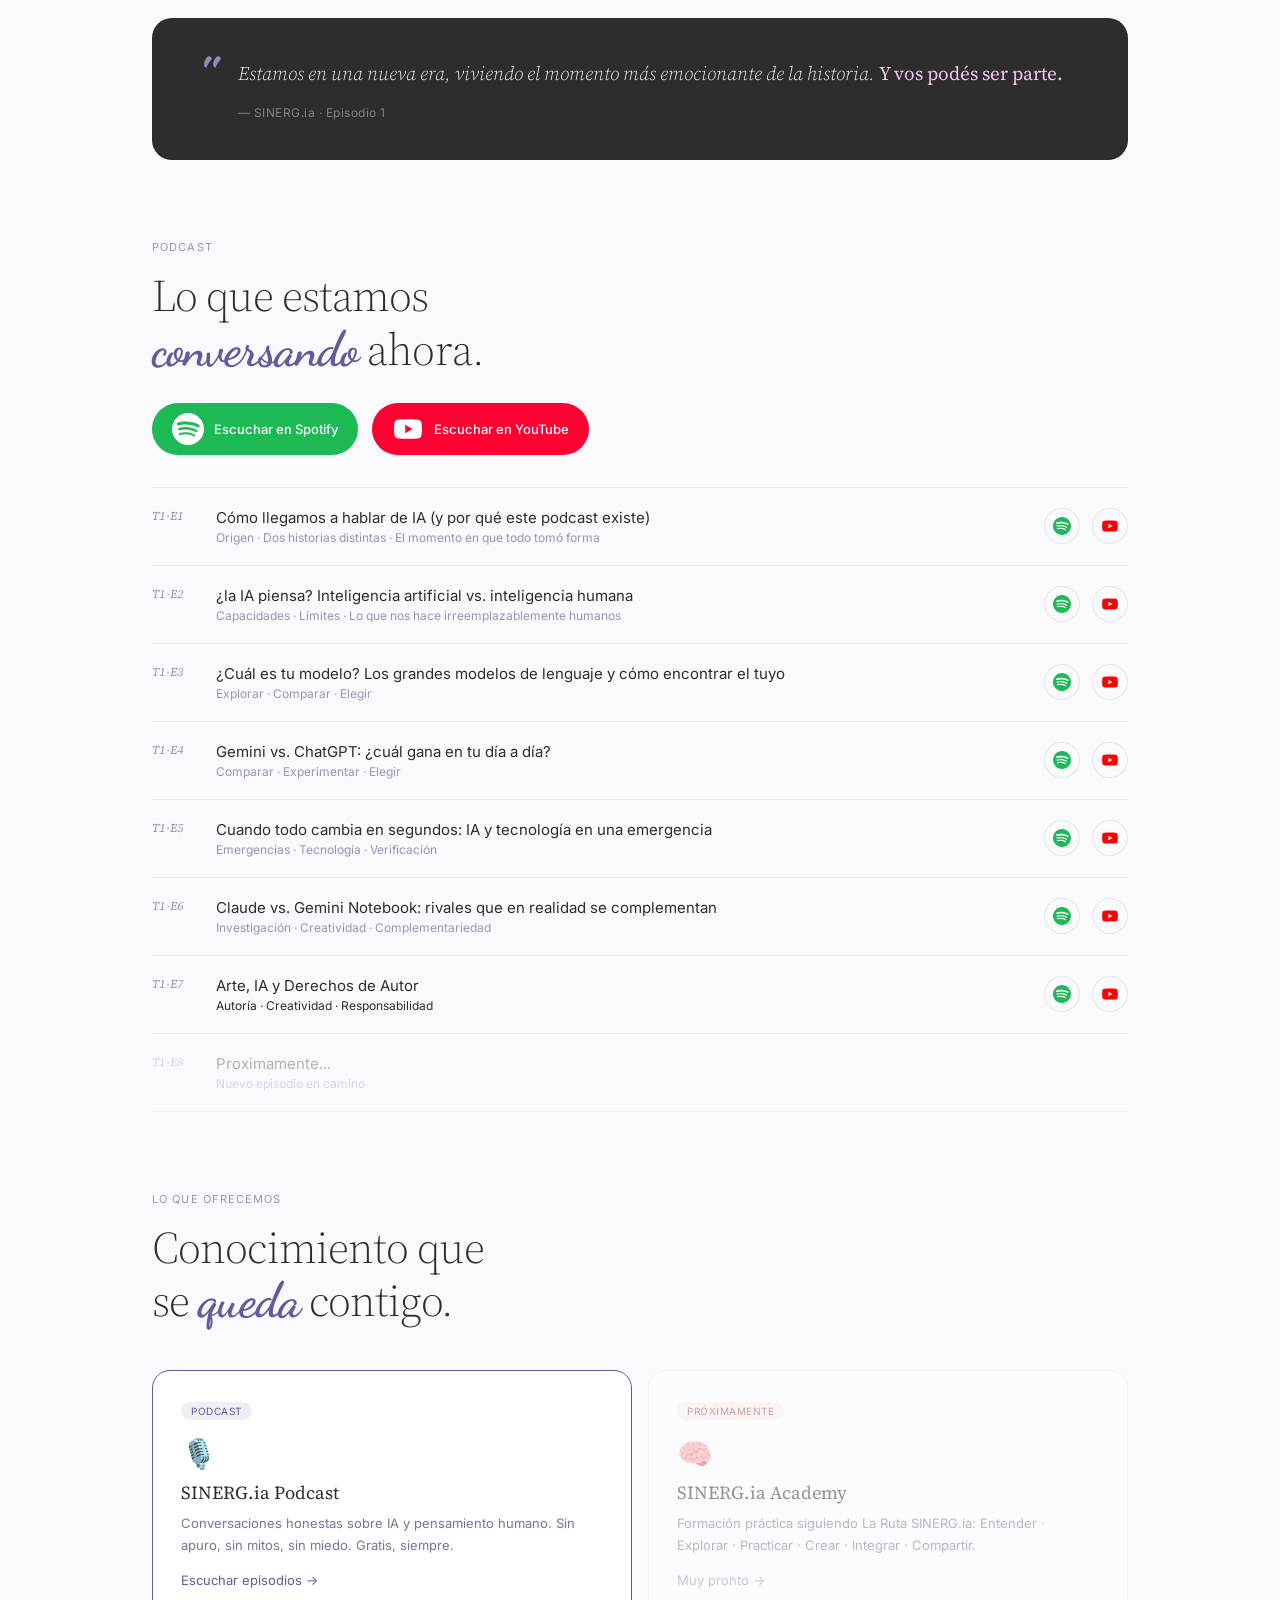
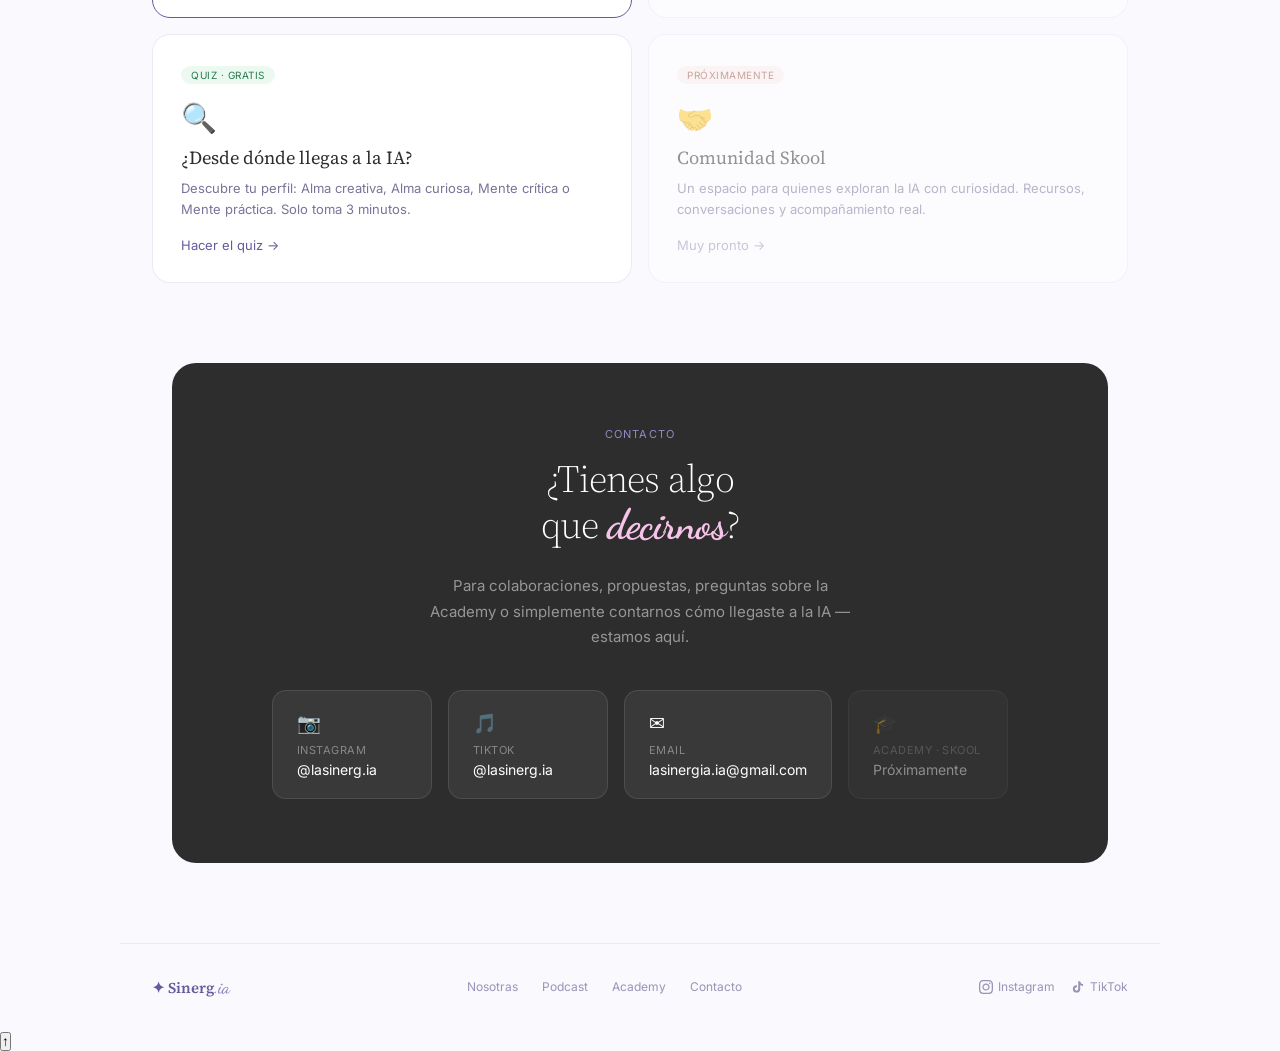
==== commit 1fcbb838: "Actualizar index.html" ====
--- a/index.html
+++ b/index.html
@@ -356,7 +356,6 @@
   <span class="ep-num">T1·E7</span>
   <div class="ep-info">
     <div class="ep-text">
-      <div class="ep-t" style="color: #2d2d2d">Nuevo Episodio Hoy!</div>
       <div class="ep-t" style="color: #2d2d2d">Arte, IA y Derechos de Autor</div>
       <div class="ep-m" style="color: #2d2d2d">Autoría · Creatividad · Responsabilidad</div>
     </div>
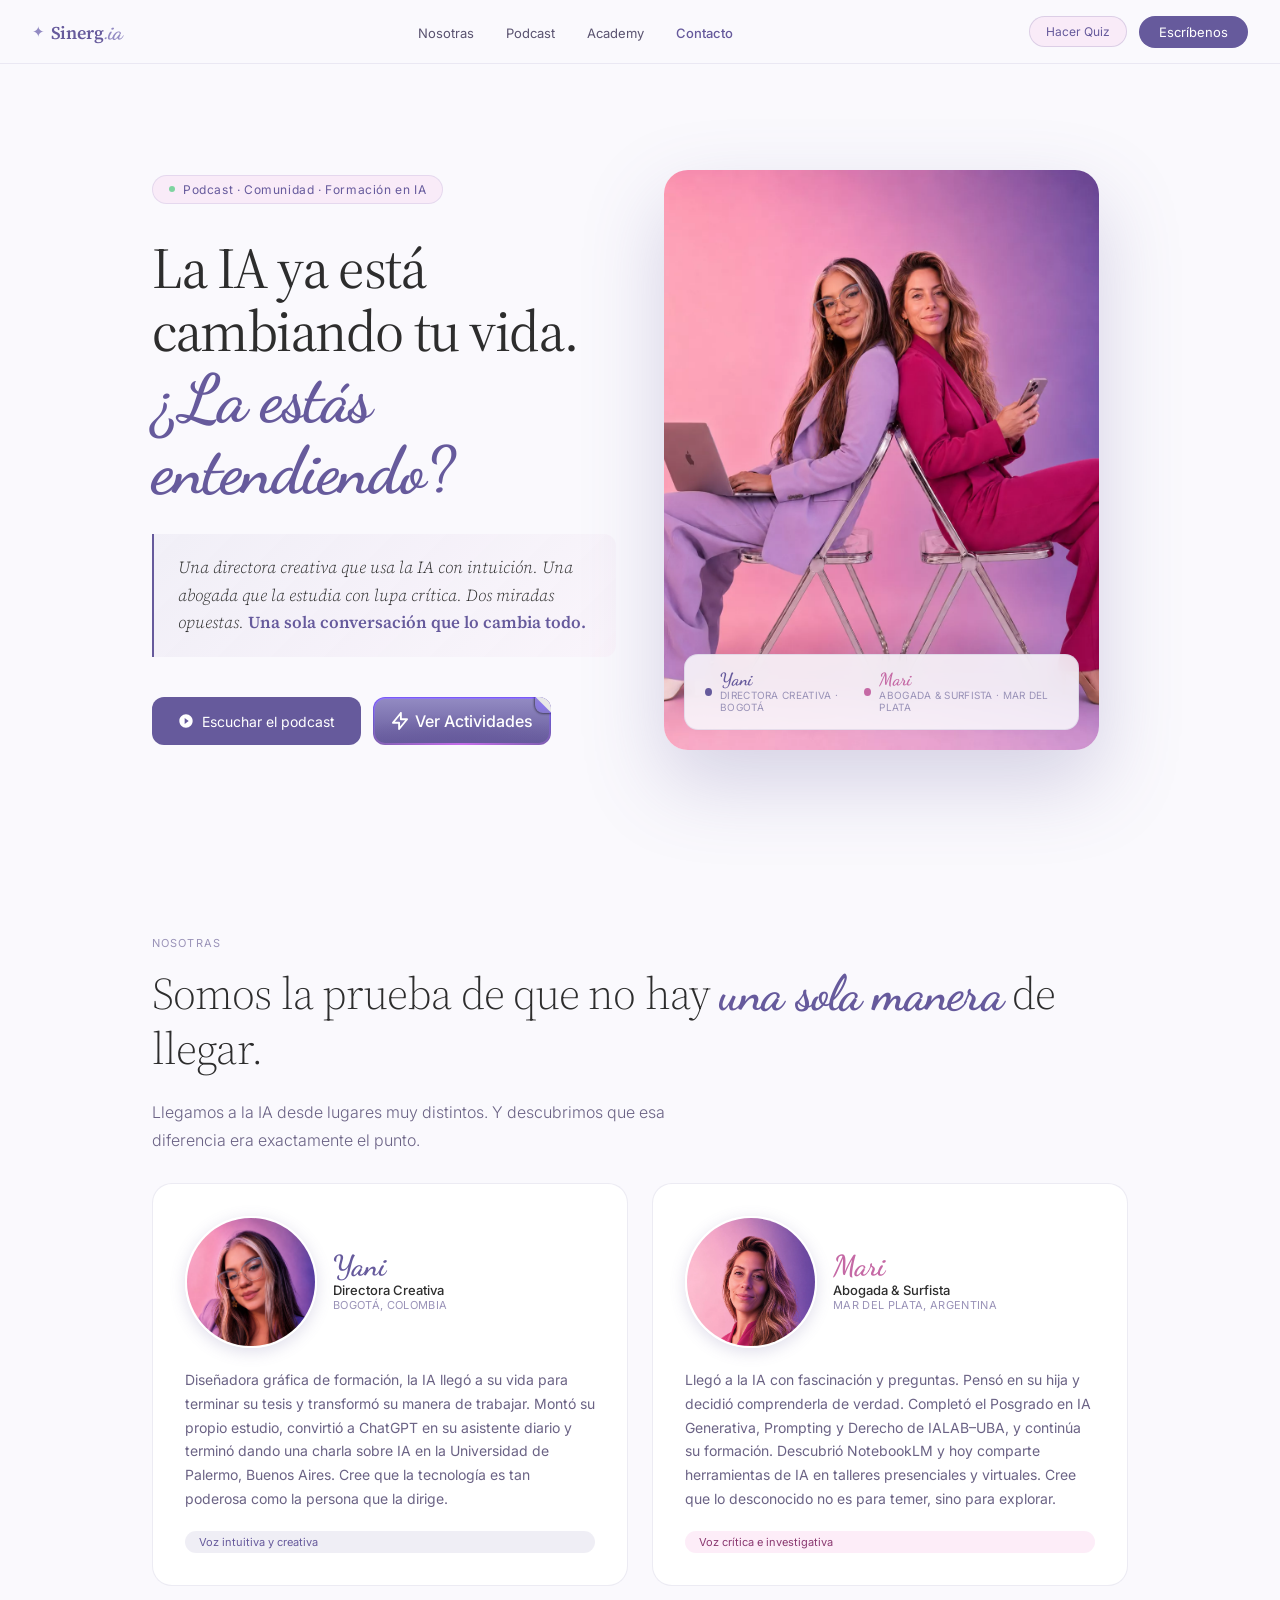
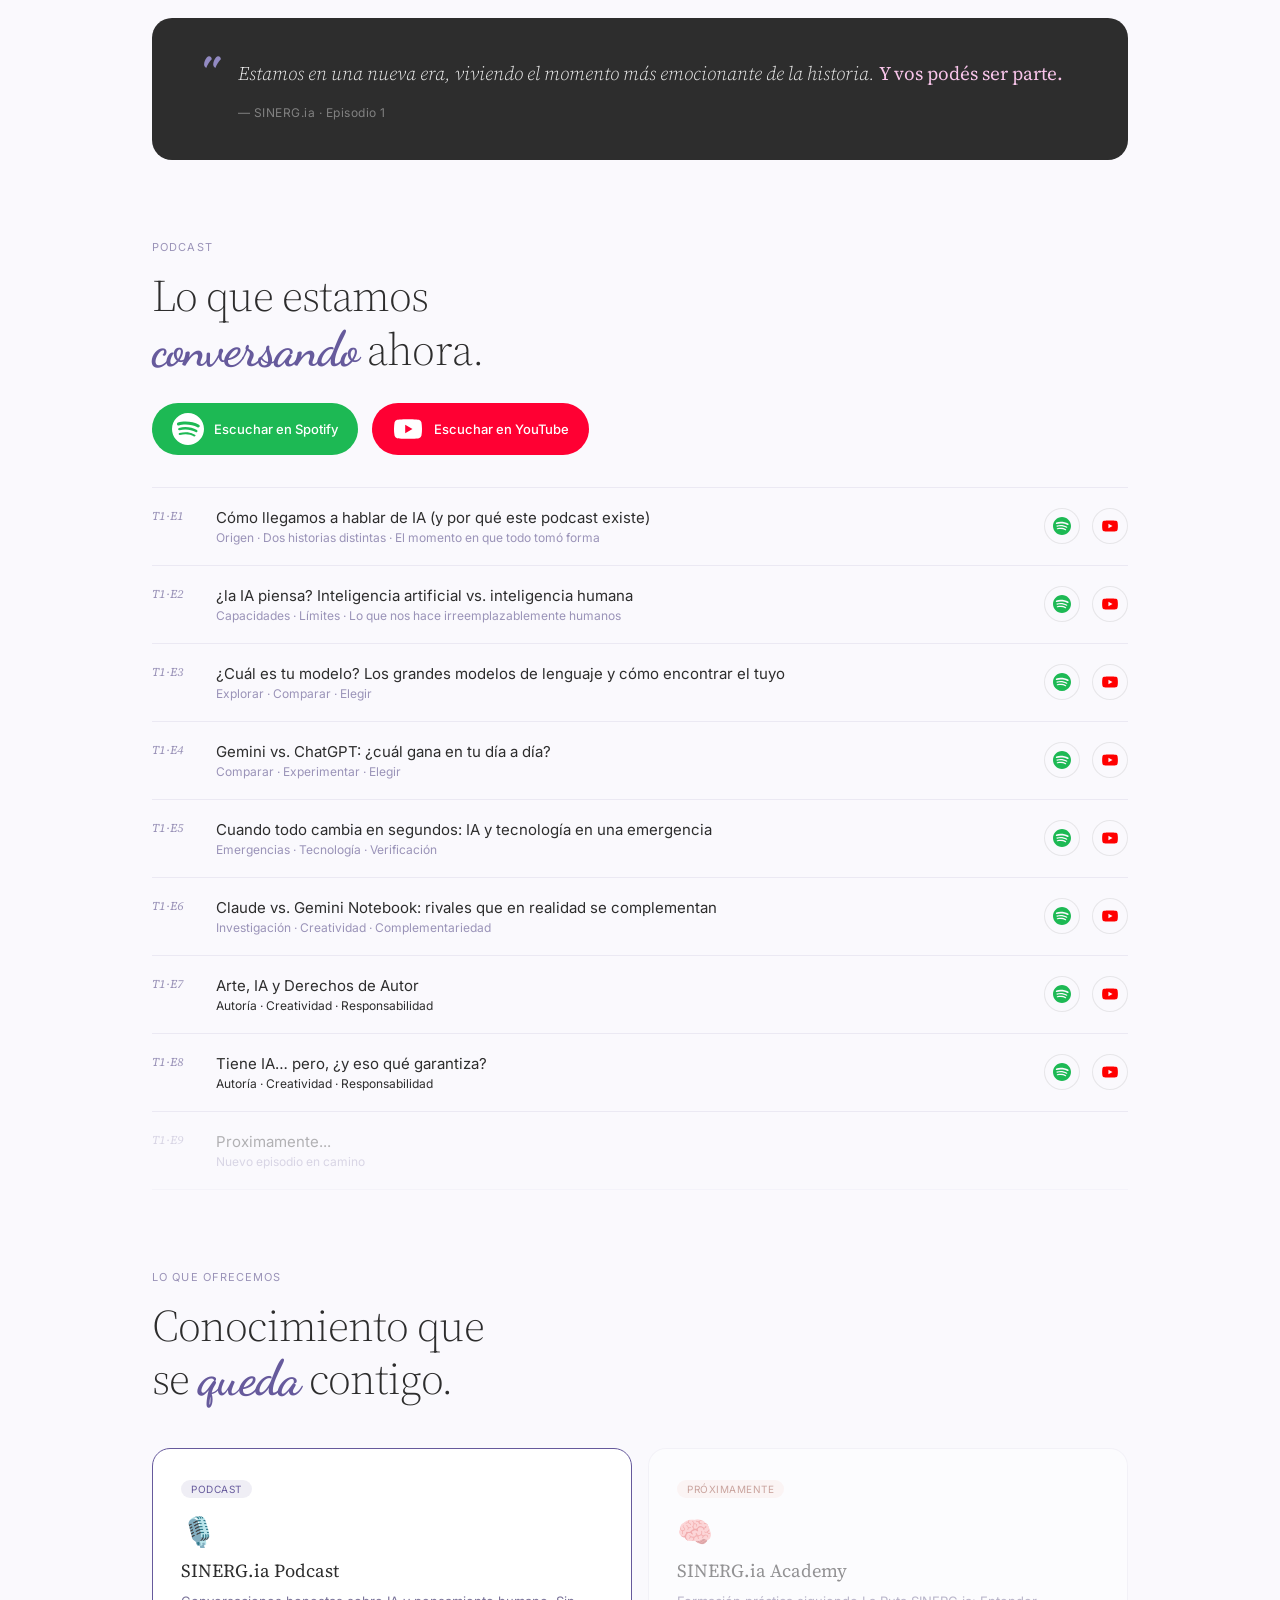
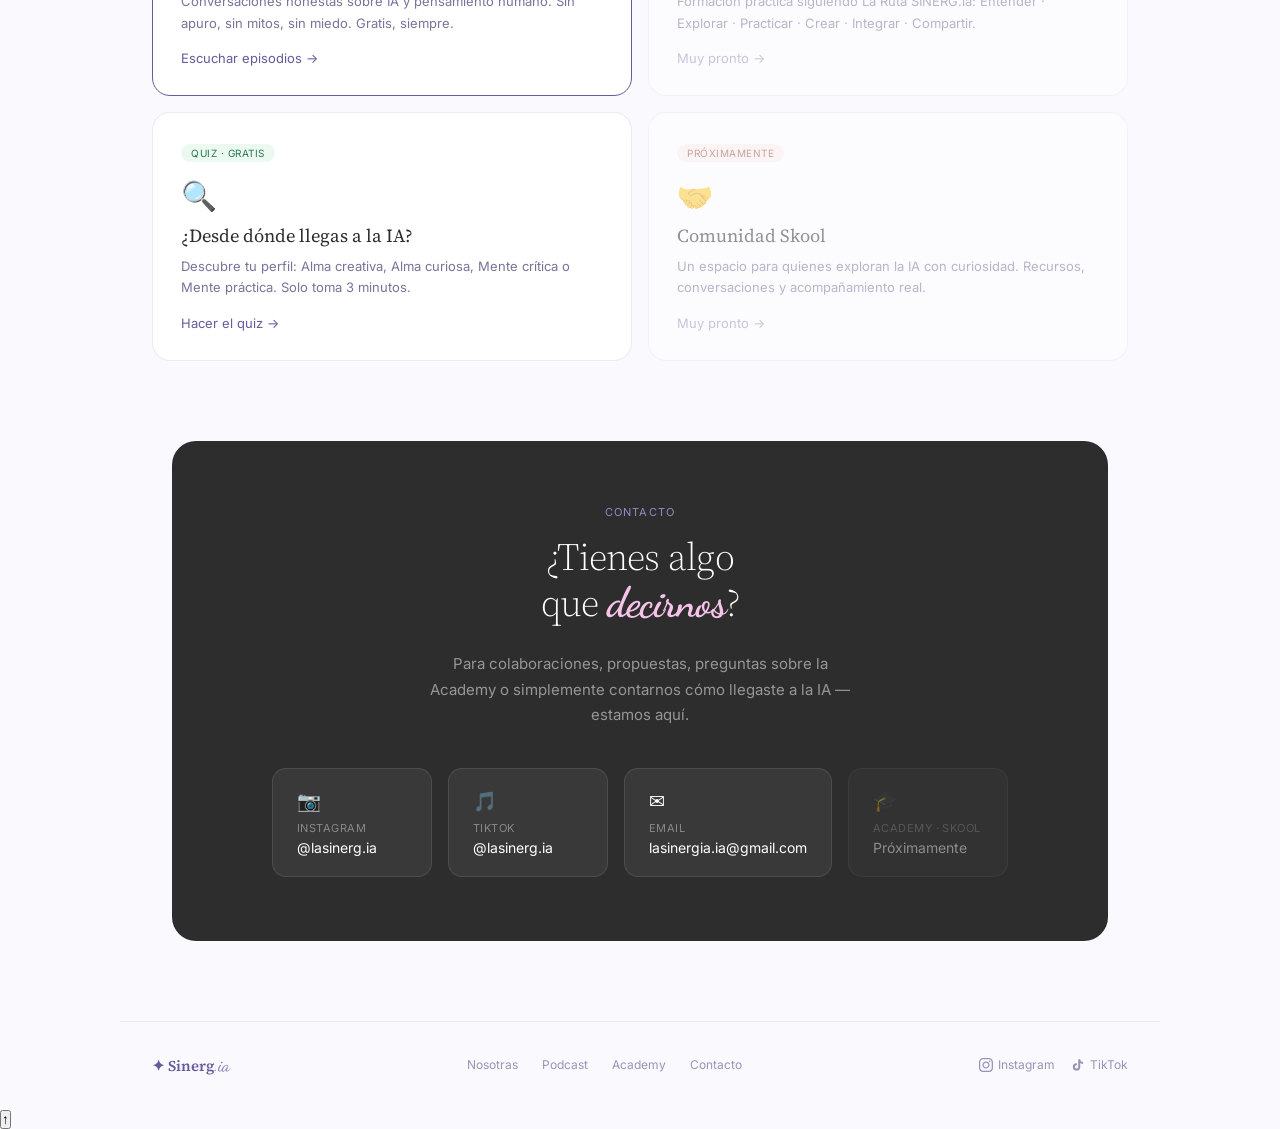
==== commit d0bff948: "Update index.html" ====
--- a/index.html
+++ b/index.html
@@ -353,29 +353,61 @@
       </div>
 
       <div class="ep-row">
-  <span class="ep-num">T1·E7</span>
-  <div class="ep-info">
-    <div class="ep-text">
-      <div class="ep-t" style="color: #2d2d2d">Arte, IA y Derechos de Autor</div>
-      <div class="ep-m" style="color: #2d2d2d">Autoría · Creatividad · Responsabilidad</div>
-    </div>
-
-    <div class="ep-actions">
-      <a href="https://open.spotify.com/episode/676tMw6nQ0mDaR7bXLLt5D" target="_blank" rel="noopener" class="icon-link spotify-link" aria-label="Escuchar en Spotify">
-        <svg viewBox="0 0 24 24" style="fill: currentColor;">
-          <path d="M12 0C5.4 0 0 5.4 0 12s5.4 12 12 12 12-5.4 12-12S18.66 0 12 0zm5.521 17.34c-.24.359-.66.48-1.021.24-2.82-1.74-6.36-2.101-10.561-1.141-.418.122-.779-.179-.899-.539-.12-.421.18-.78.54-.9 4.56-1.021 8.52-.6 11.64 1.32.42.18.479.659.301 1.02zm1.44-3.3c-.301.42-.841.6-1.262.3-3.239-1.98-8.159-2.58-11.939-1.38-.479.12-1.02-.12-1.14-.6-.12-.48.12-1.021.6-1.141C9.6 9.9 15 10.561 18.72 12.84c.361.181.54.78.241 1.2zm.12-3.36C15.24 8.4 8.82 8.16 5.16 9.301c-.6.179-1.2-.181-1.38-.721-.18-.601.18-1.2.72-1.381 4.26-1.26 11.28-1.02 15.721 1.621.539.3.719 1.02.419 1.56-.299.421-1.02.599-1.559.3z" />
-        </svg>
-      </a>
-      <a href="https://youtu.be/7utyiuya9_k" target="_blank" rel="noopener" class="icon-link youtube-link" aria-label="Escuchar en YouTube">
-        <svg viewBox="0 0 32 32" style="fill: currentColor;">
-          <path d="M29.41,9.26a3.5,3.5,0,0,0-2.47-2.47C24.76,6.2,16,6.2,16,6.2s-8.76,0-10.94.59A3.5,3.5,0,0,0,2.59,9.26,36.13,36.13,0,0,0,2,16a36.13,36.13,0,0,0,.59,6.74,3.5,3.5,0,0,0,2.47,2.47C7.24,25.8,16,25.8,16,25.8s8.76,0,10.94-.59a3.5,3.5,0,0,0,2.47-2.47A36.13,36.13,0,0,0,30,16,36.13,36.13,0,0,0,29.41,9.26ZM13.2,20.2V11.8L20.47,16Z" />
-        </svg>
-      </a>
-    </div>
-  </div>
-</div>
+        <span class="ep-num">T1·E7</span>
+        <div class="ep-info">
+          <div class="ep-text">
+            <div class="ep-t" style="color: #2d2d2d">Arte, IA y Derechos de Autor</div>
+            <div class="ep-m" style="color: #2d2d2d">Autoría · Creatividad · Responsabilidad</div>
+          </div>
+
+          <div class="ep-actions">
+            <a href="https://open.spotify.com/episode/676tMw6nQ0mDaR7bXLLt5D" target="_blank" rel="noopener"
+              class="icon-link spotify-link" aria-label="Escuchar en Spotify">
+              <svg viewBox="0 0 24 24" style="fill: currentColor;">
+                <path
+                  d="M12 0C5.4 0 0 5.4 0 12s5.4 12 12 12 12-5.4 12-12S18.66 0 12 0zm5.521 17.34c-.24.359-.66.48-1.021.24-2.82-1.74-6.36-2.101-10.561-1.141-.418.122-.779-.179-.899-.539-.12-.421.18-.78.54-.9 4.56-1.021 8.52-.6 11.64 1.32.42.18.479.659.301 1.02zm1.44-3.3c-.301.42-.841.6-1.262.3-3.239-1.98-8.159-2.58-11.939-1.38-.479.12-1.02-.12-1.14-.6-.12-.48.12-1.021.6-1.141C9.6 9.9 15 10.561 18.72 12.84c.361.181.54.78.241 1.2zm.12-3.36C15.24 8.4 8.82 8.16 5.16 9.301c-.6.179-1.2-.181-1.38-.721-.18-.601.18-1.2.72-1.381 4.26-1.26 11.28-1.02 15.721 1.621.539.3.719 1.02.419 1.56-.299.421-1.02.599-1.559.3z" />
+              </svg>
+            </a>
+            <a href="https://youtu.be/7utyiuya9_k" target="_blank" rel="noopener" class="icon-link youtube-link"
+              aria-label="Escuchar en YouTube">
+              <svg viewBox="0 0 32 32" style="fill: currentColor;">
+                <path
+                  d="M29.41,9.26a3.5,3.5,0,0,0-2.47-2.47C24.76,6.2,16,6.2,16,6.2s-8.76,0-10.94.59A3.5,3.5,0,0,0,2.59,9.26,36.13,36.13,0,0,0,2,16a36.13,36.13,0,0,0,.59,6.74,3.5,3.5,0,0,0,2.47,2.47C7.24,25.8,16,25.8,16,25.8s8.76,0,10.94-.59a3.5,3.5,0,0,0,2.47-2.47A36.13,36.13,0,0,0,30,16,36.13,36.13,0,0,0,29.41,9.26ZM13.2,20.2V11.8L20.47,16Z" />
+              </svg>
+            </a>
+          </div>
+        </div>
+      </div>
+      
+      <div class="ep-row">
+        <span class="ep-num">T1·E8</span>
+        <div class="ep-info">
+          <div class="ep-text">
+            <div class="ep-t" style="color: #2d2d2d">Tiene IA… pero, ¿y eso qué garantiza?</div>
+            <div class="ep-m" style="color: #2d2d2d">Autoría · Creatividad · Responsabilidad</div>
+          </div>
+
+          <div class="ep-actions">
+            <a href="https://open.spotify.com/episode/4cwTR0uhRQHCSnfVt8uwgS" target="_blank" rel="noopener"
+              class="icon-link spotify-link" aria-label="Escuchar en Spotify">
+              <svg viewBox="0 0 24 24" style="fill: currentColor;">
+                <path
+                  d="M12 0C5.4 0 0 5.4 0 12s5.4 12 12 12 12-5.4 12-12S18.66 0 12 0zm5.521 17.34c-.24.359-.66.48-1.021.24-2.82-1.74-6.36-2.101-10.561-1.141-.418.122-.779-.179-.899-.539-.12-.421.18-.78.54-.9 4.56-1.021 8.52-.6 11.64 1.32.42.18.479.659.301 1.02zm1.44-3.3c-.301.42-.841.6-1.262.3-3.239-1.98-8.159-2.58-11.939-1.38-.479.12-1.02-.12-1.14-.6-.12-.48.12-1.021.6-1.141C9.6 9.9 15 10.561 18.72 12.84c.361.181.54.78.241 1.2zm.12-3.36C15.24 8.4 8.82 8.16 5.16 9.301c-.6.179-1.2-.181-1.38-.721-.18-.601.18-1.2.72-1.381 4.26-1.26 11.28-1.02 15.721 1.621.539.3.719 1.02.419 1.56-.299.421-1.02.599-1.559.3z" />
+              </svg>
+            </a>
+            <a href="https://www.youtube.com/watch?v=URT_O33OYwI" target="_blank" rel="noopener" class="icon-link youtube-link"
+              aria-label="Escuchar en YouTube">
+              <svg viewBox="0 0 32 32" style="fill: currentColor;">
+                <path
+                  d="M29.41,9.26a3.5,3.5,0,0,0-2.47-2.47C24.76,6.2,16,6.2,16,6.2s-8.76,0-10.94.59A3.5,3.5,0,0,0,2.59,9.26,36.13,36.13,0,0,0,2,16a36.13,36.13,0,0,0,.59,6.74,3.5,3.5,0,0,0,2.47,2.47C7.24,25.8,16,25.8,16,25.8s8.76,0,10.94-.59a3.5,3.5,0,0,0,2.47-2.47A36.13,36.13,0,0,0,30,16,36.13,36.13,0,0,0,29.41,9.26ZM13.2,20.2V11.8L20.47,16Z" />
+              </svg>
+            </a>
+          </div>
+        </div>
+      </div>
+
       <div class="ep-row dimmed">
-        <span class="ep-num">T1·E8</span>
+        <span class="ep-num">T1·E9</span>
         <div class="ep-info">
           <div class="ep-text">
             <div class="ep-t">Proximamente...</div>
@@ -499,4 +531,4 @@
   <button id="scrollTopBtn" class="scroll-top-btn" aria-label="Volver arriba">↑</button>
 </body>
 
-</html>
+</html>
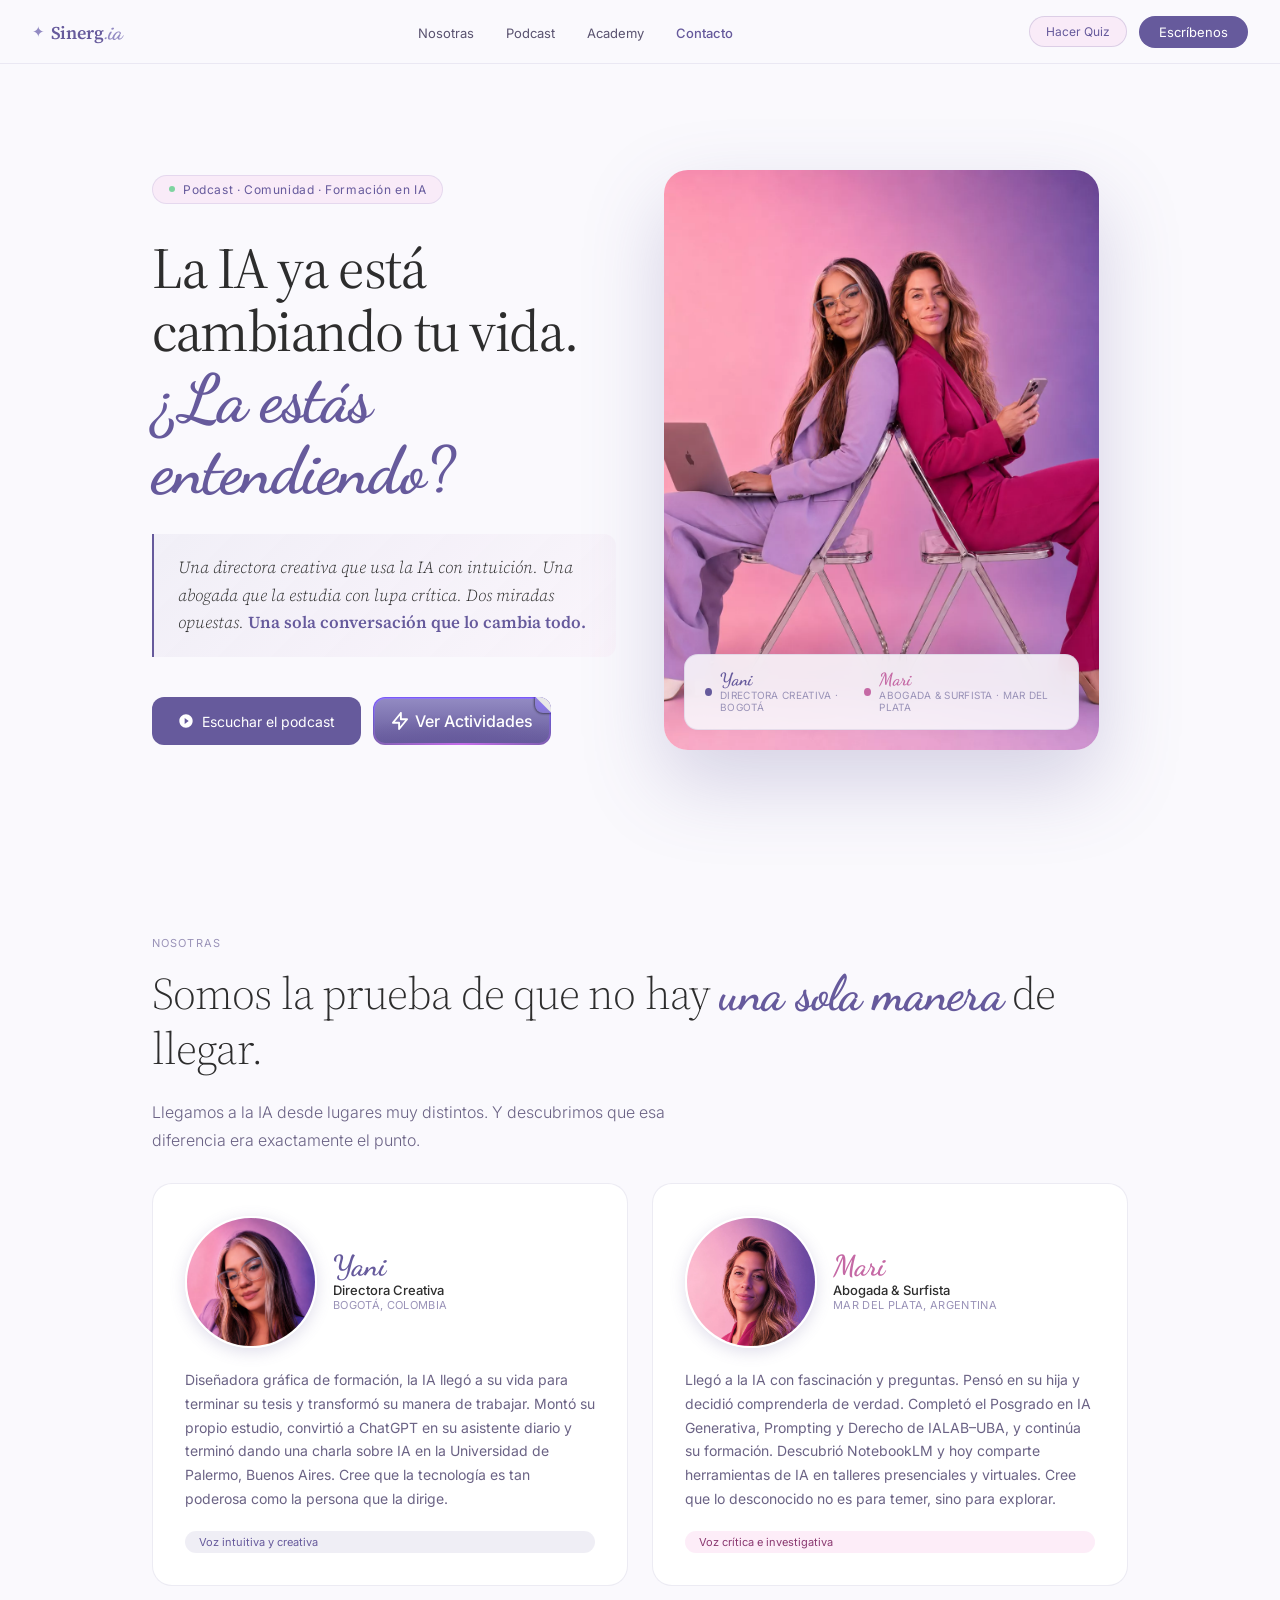
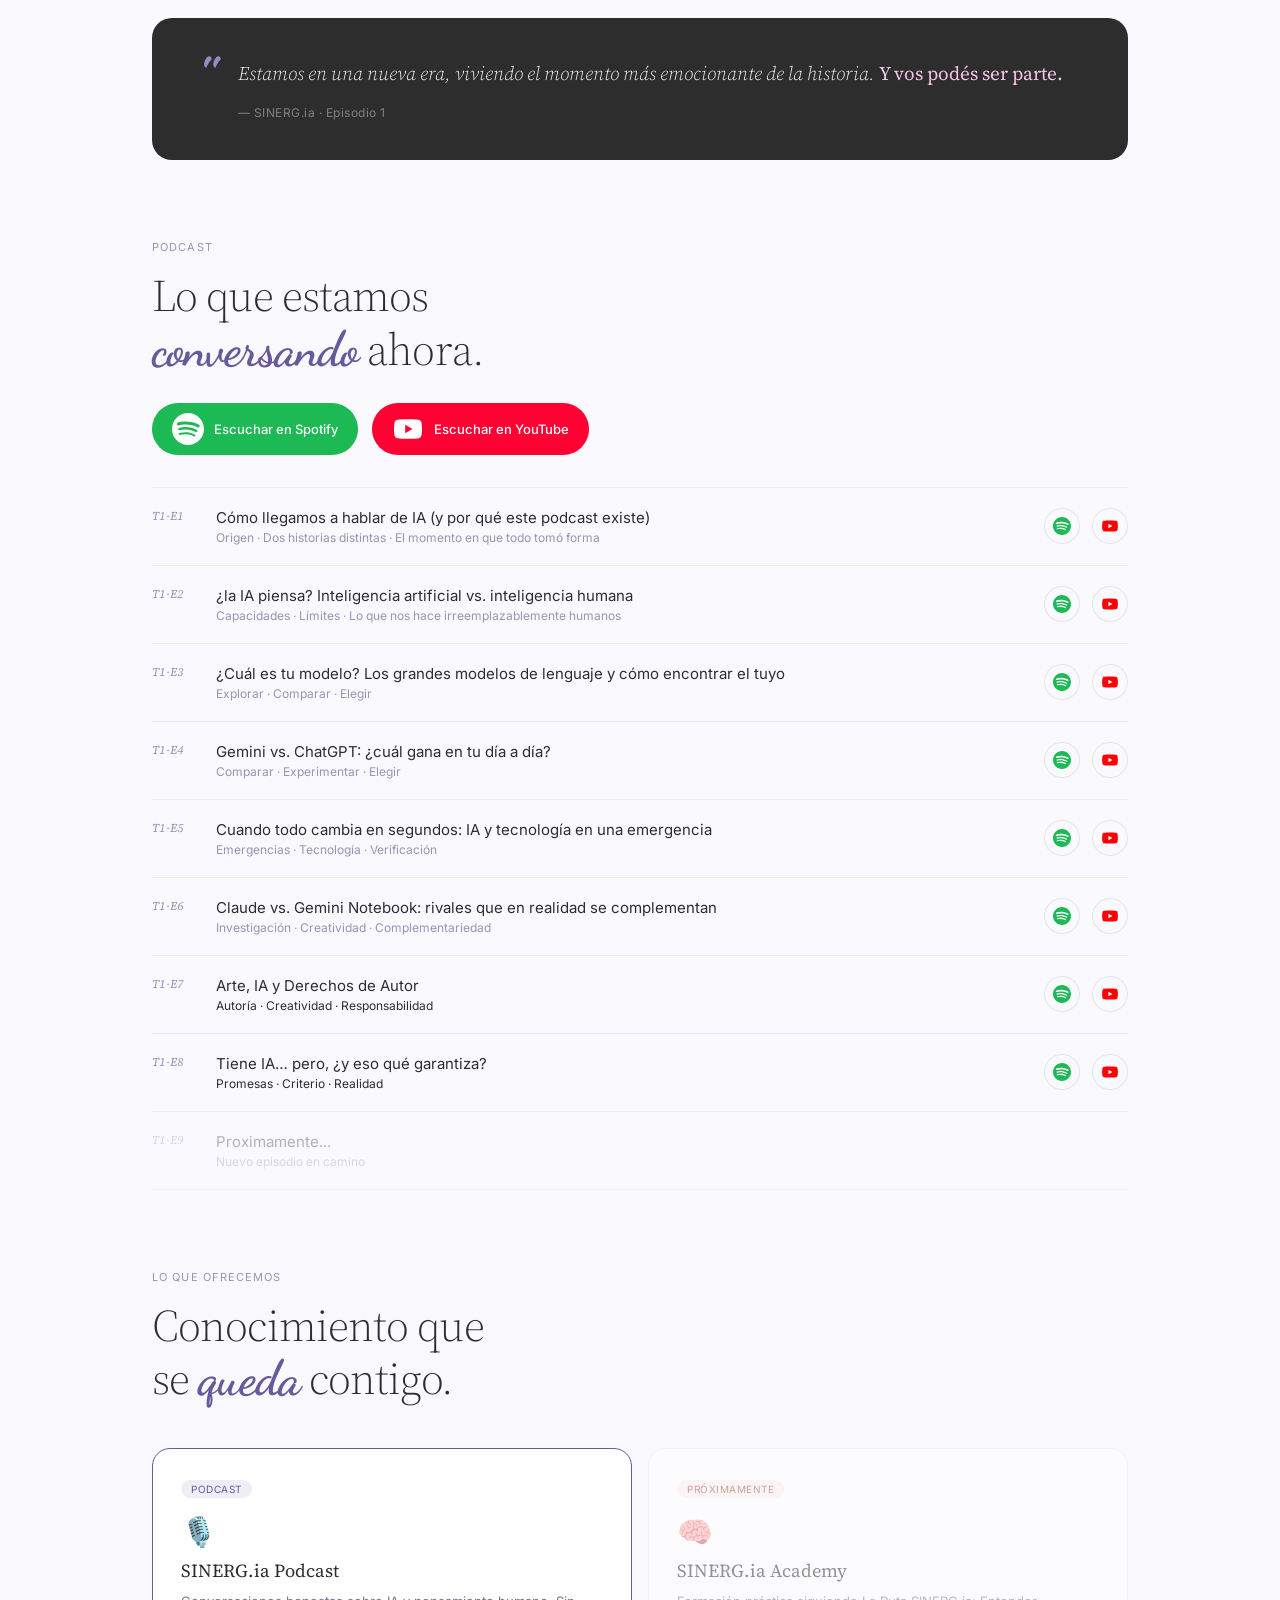
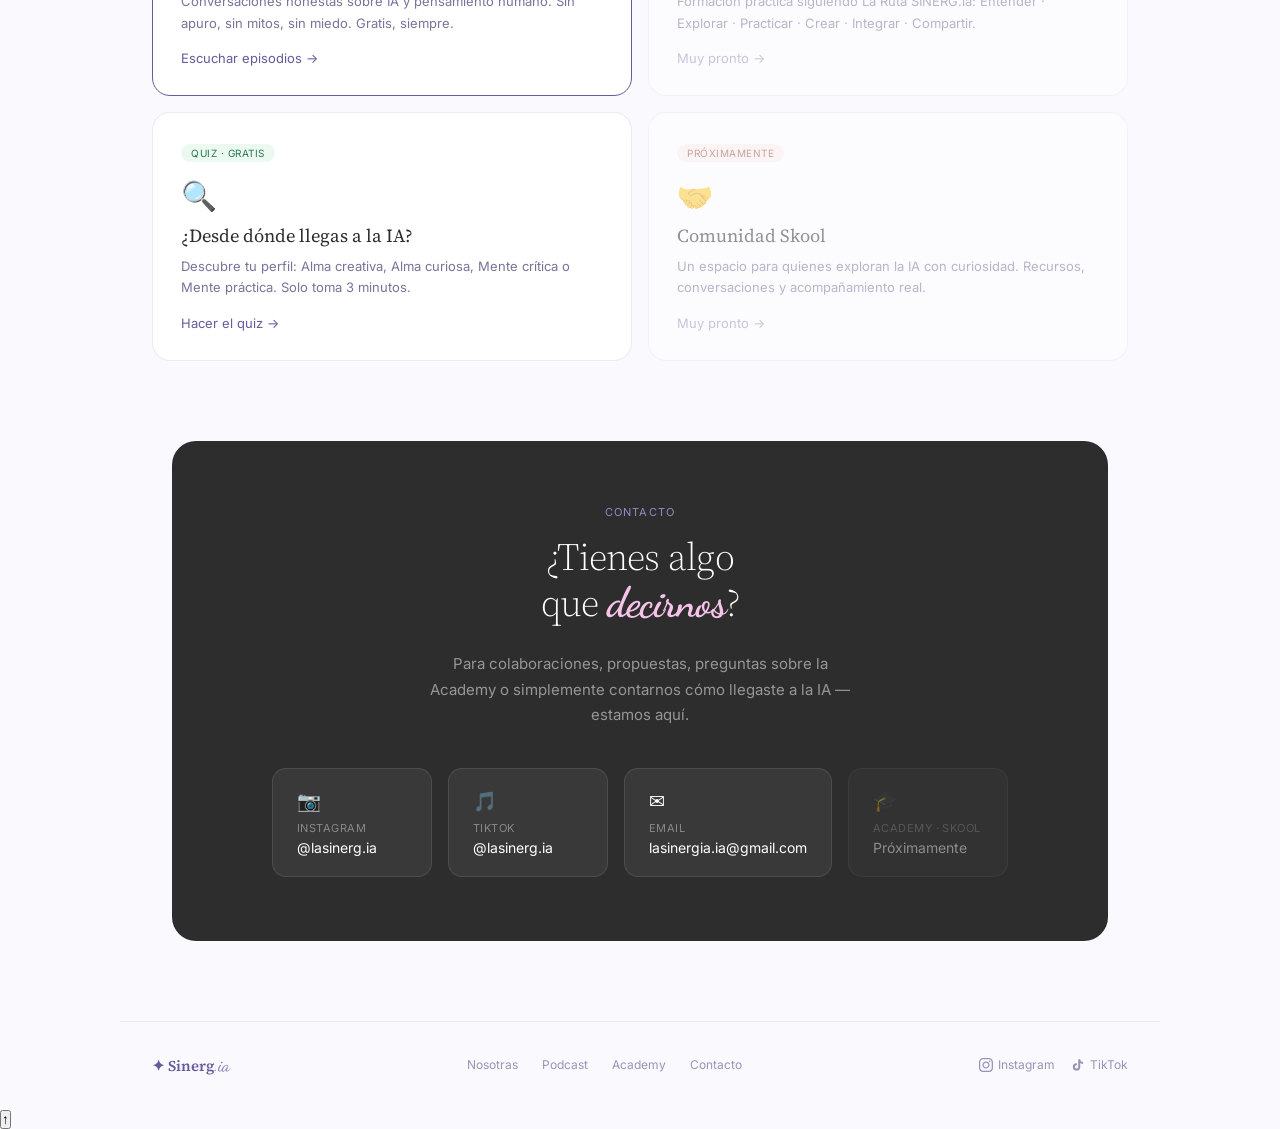
==== commit c2b1c572: "Update index.html" ====
--- a/index.html
+++ b/index.html
@@ -384,7 +384,7 @@
         <div class="ep-info">
           <div class="ep-text">
             <div class="ep-t" style="color: #2d2d2d">Tiene IA… pero, ¿y eso qué garantiza?</div>
-            <div class="ep-m" style="color: #2d2d2d">Autoría · Creatividad · Responsabilidad</div>
+            <div class="ep-m" style="color: #2d2d2d">Promesas · Criterio · Realidad</div>
           </div>
 
           <div class="ep-actions">
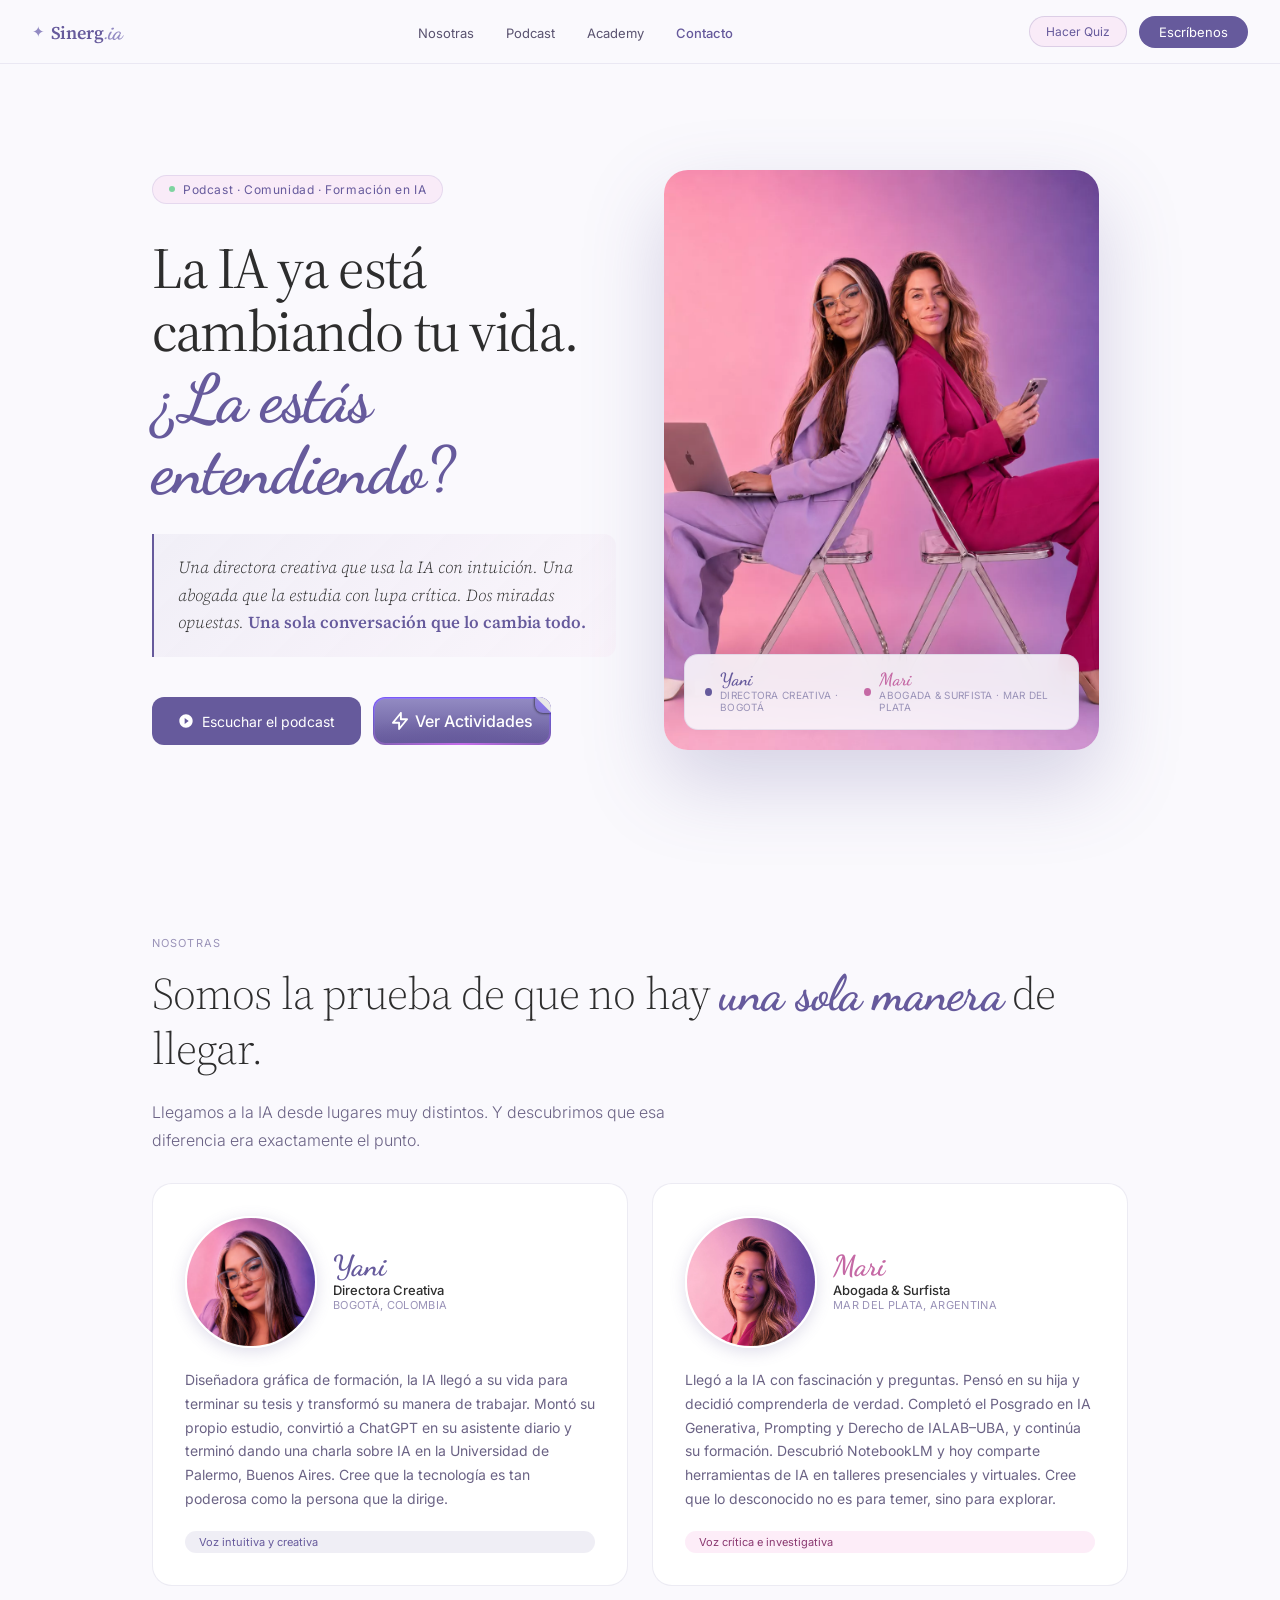
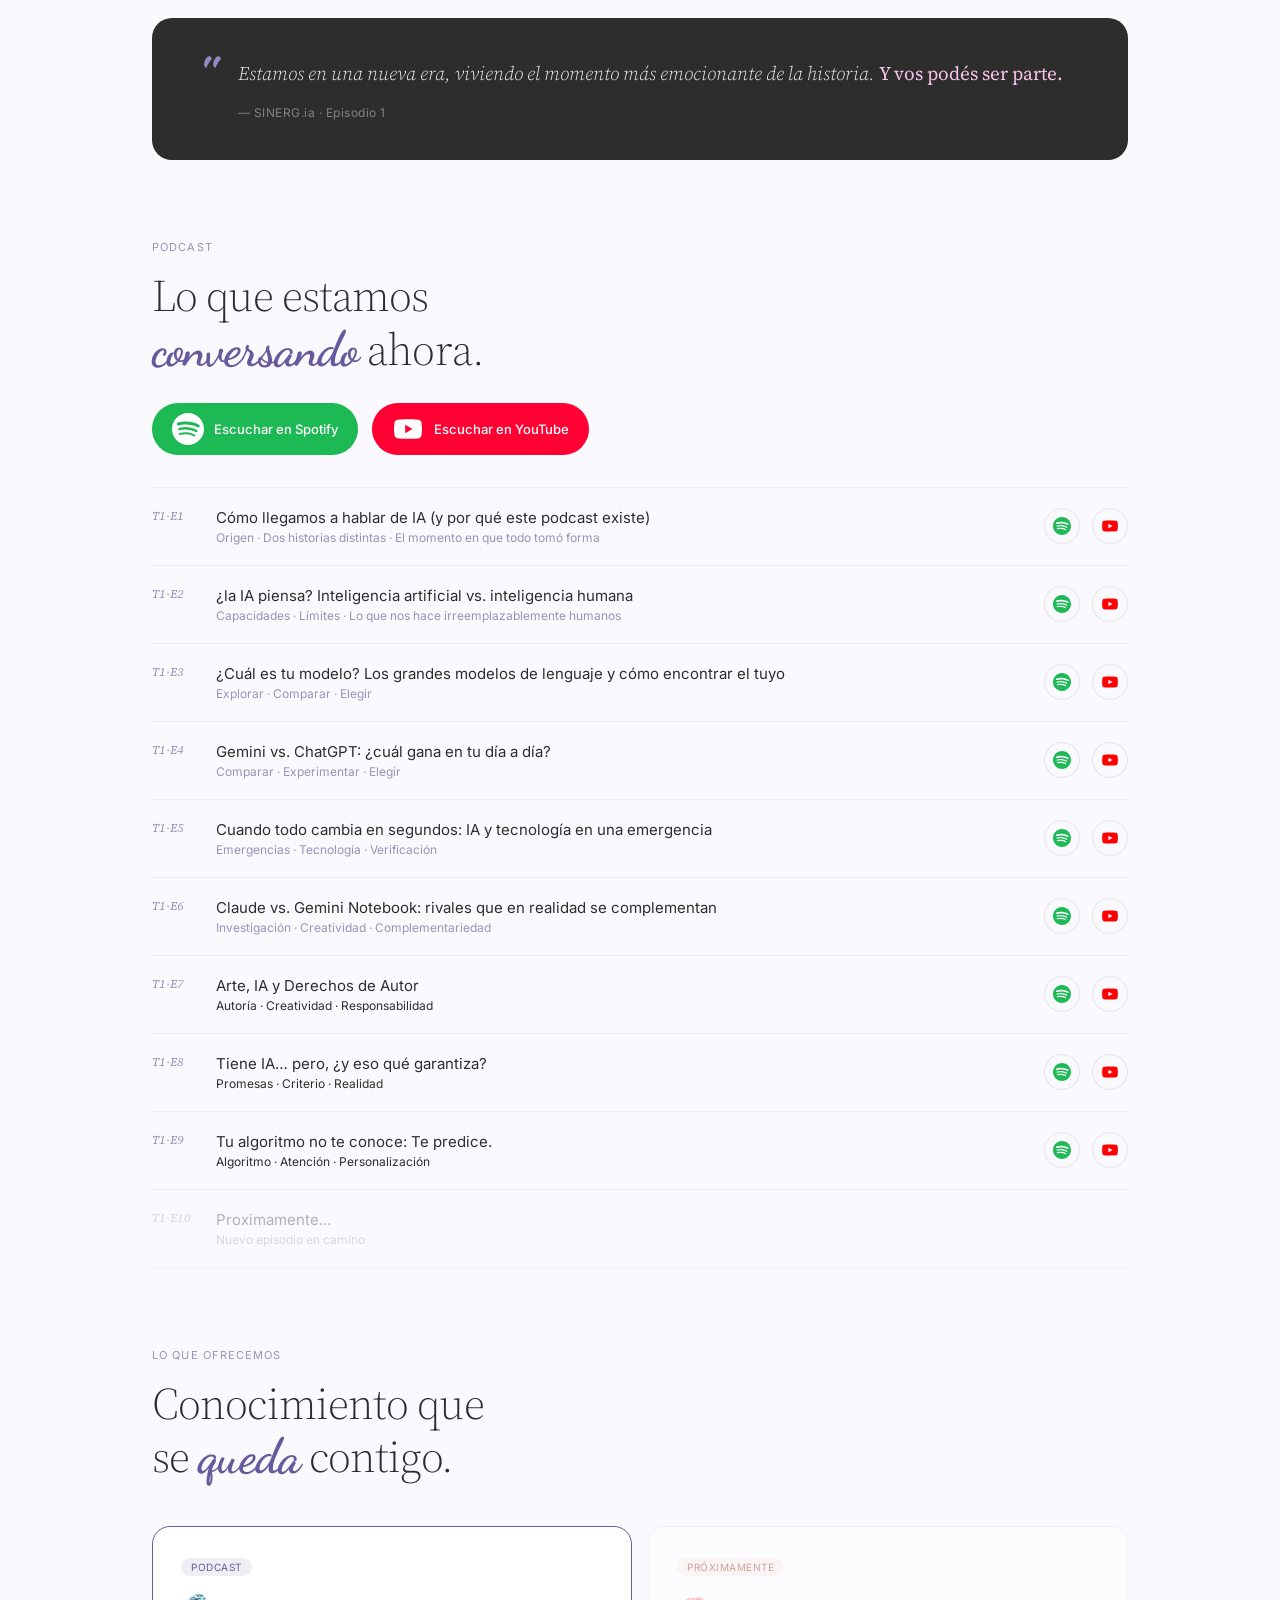
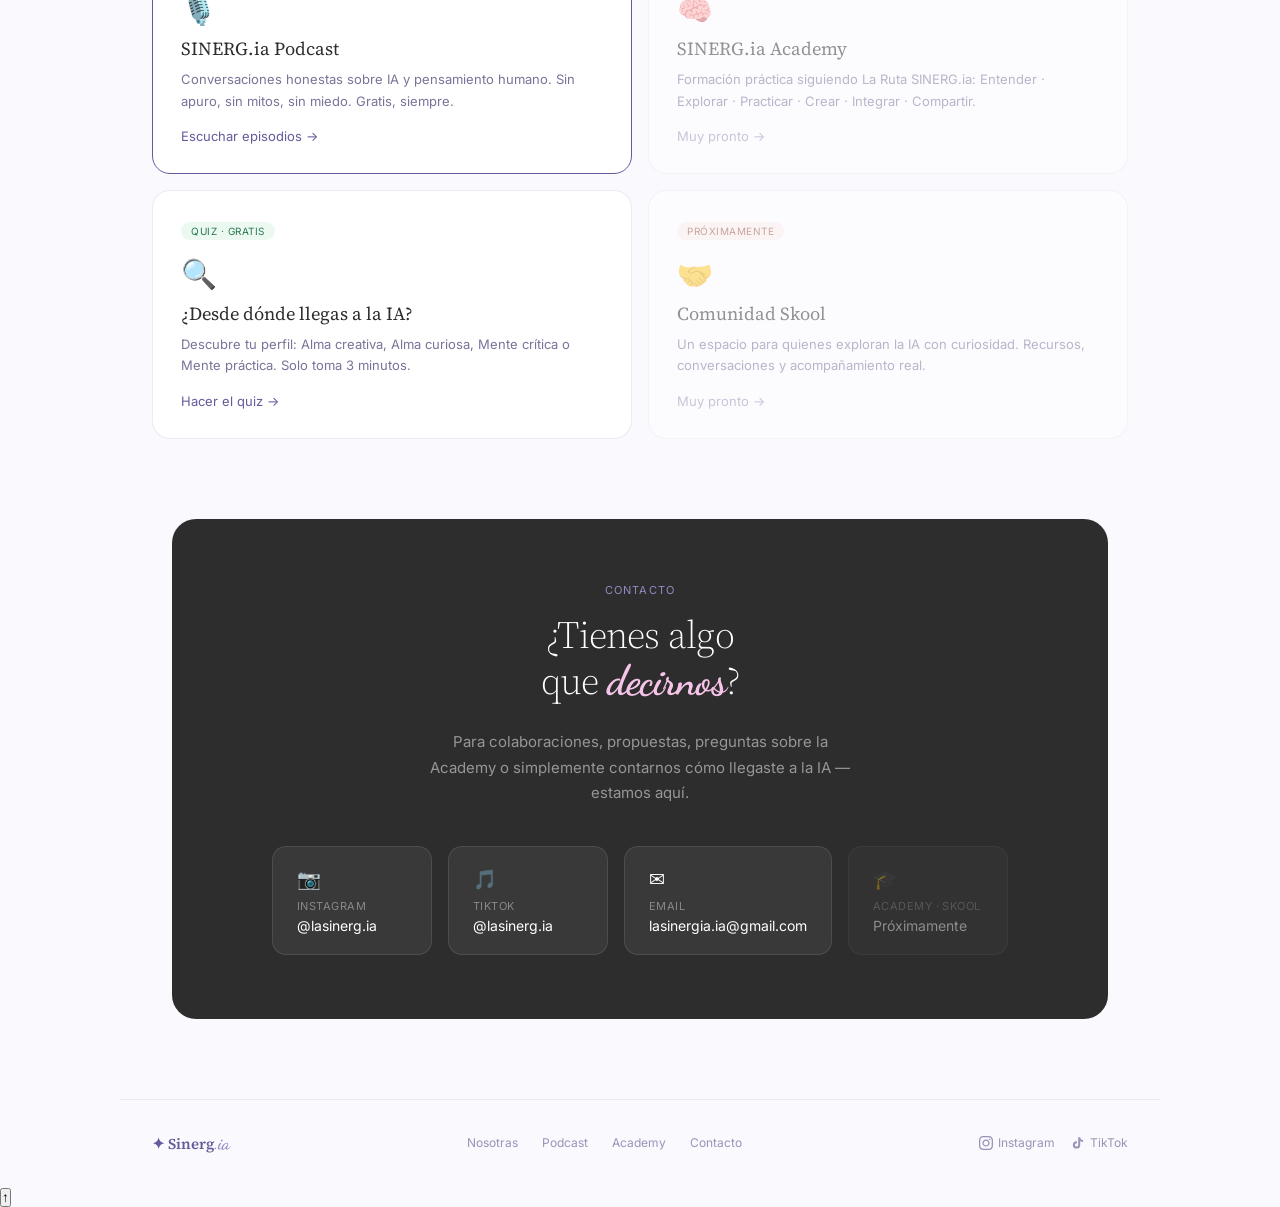
==== commit 2c7f1549: "Update episode details and links in index.html" ====
--- a/index.html
+++ b/index.html
@@ -406,8 +406,35 @@
         </div>
       </div>
 
+      <div class="ep-row">
+        <span class="ep-num">T1·E9</span>
+        <div class="ep-info">
+          <div class="ep-text">
+            <div class="ep-t" style="color: #2d2d2d">Tu algoritmo no te conoce: Te predice.</div>
+            <div class="ep-m" style="color: #2d2d2d">Algoritmo · Atención · Personalización</div>
+          </div>
+
+          <div class="ep-actions">
+            <a href="https://open.spotify.com/episode/2ipXdXp0Ys26VqjSLcdTEc" target="_blank" rel="noopener"
+              class="icon-link spotify-link" aria-label="Escuchar en Spotify">
+              <svg viewBox="0 0 24 24" style="fill: currentColor;">
+                <path
+                  d="M12 0C5.4 0 0 5.4 0 12s5.4 12 12 12 12-5.4 12-12S18.66 0 12 0zm5.521 17.34c-.24.359-.66.48-1.021.24-2.82-1.74-6.36-2.101-10.561-1.141-.418.122-.779-.179-.899-.539-.12-.421.18-.78.54-.9 4.56-1.021 8.52-.6 11.64 1.32.42.18.479.659.301 1.02zm1.44-3.3c-.301.42-.841.6-1.262.3-3.239-1.98-8.159-2.58-11.939-1.38-.479.12-1.02-.12-1.14-.6-.12-.48.12-1.021.6-1.141C9.6 9.9 15 10.561 18.72 12.84c.361.181.54.78.241 1.2zm.12-3.36C15.24 8.4 8.82 8.16 5.16 9.301c-.6.179-1.2-.181-1.38-.721-.18-.601.18-1.2.72-1.381 4.26-1.26 11.28-1.02 15.721 1.621.539.3.719 1.02.419 1.56-.299.421-1.02.599-1.559.3z" />
+              </svg>
+            </a>
+            <a href="https://www.youtube.com/watch?v=Y0VmUtJZkm8" target="_blank" rel="noopener" class="icon-link youtube-link"
+              aria-label="Escuchar en YouTube">
+              <svg viewBox="0 0 32 32" style="fill: currentColor;">
+                <path
+                  d="M29.41,9.26a3.5,3.5,0,0,0-2.47-2.47C24.76,6.2,16,6.2,16,6.2s-8.76,0-10.94.59A3.5,3.5,0,0,0,2.59,9.26,36.13,36.13,0,0,0,2,16a36.13,36.13,0,0,0,.59,6.74,3.5,3.5,0,0,0,2.47,2.47C7.24,25.8,16,25.8,16,25.8s8.76,0,10.94-.59a3.5,3.5,0,0,0,2.47-2.47A36.13,36.13,0,0,0,30,16,36.13,36.13,0,0,0,29.41,9.26ZM13.2,20.2V11.8L20.47,16Z" />
+              </svg>
+            </a>
+          </div>
+        </div>
+      </div>
+
       <div class="ep-row dimmed">
-        <span class="ep-num">T1·E9</span>
+        <span class="ep-num">T1·E10</span>
         <div class="ep-info">
           <div class="ep-text">
             <div class="ep-t">Proximamente...</div>
@@ -528,7 +555,8 @@
   <script src="/js/home.js"></script>
   <script src="/js/viewCommit.js"></script>
   <script src="/js/script.js"></script>
+  <script src="/js/habilitarCopy.js"></script>
   <button id="scrollTopBtn" class="scroll-top-btn" aria-label="Volver arriba">↑</button>
 </body>
 
-</html>+</html>
